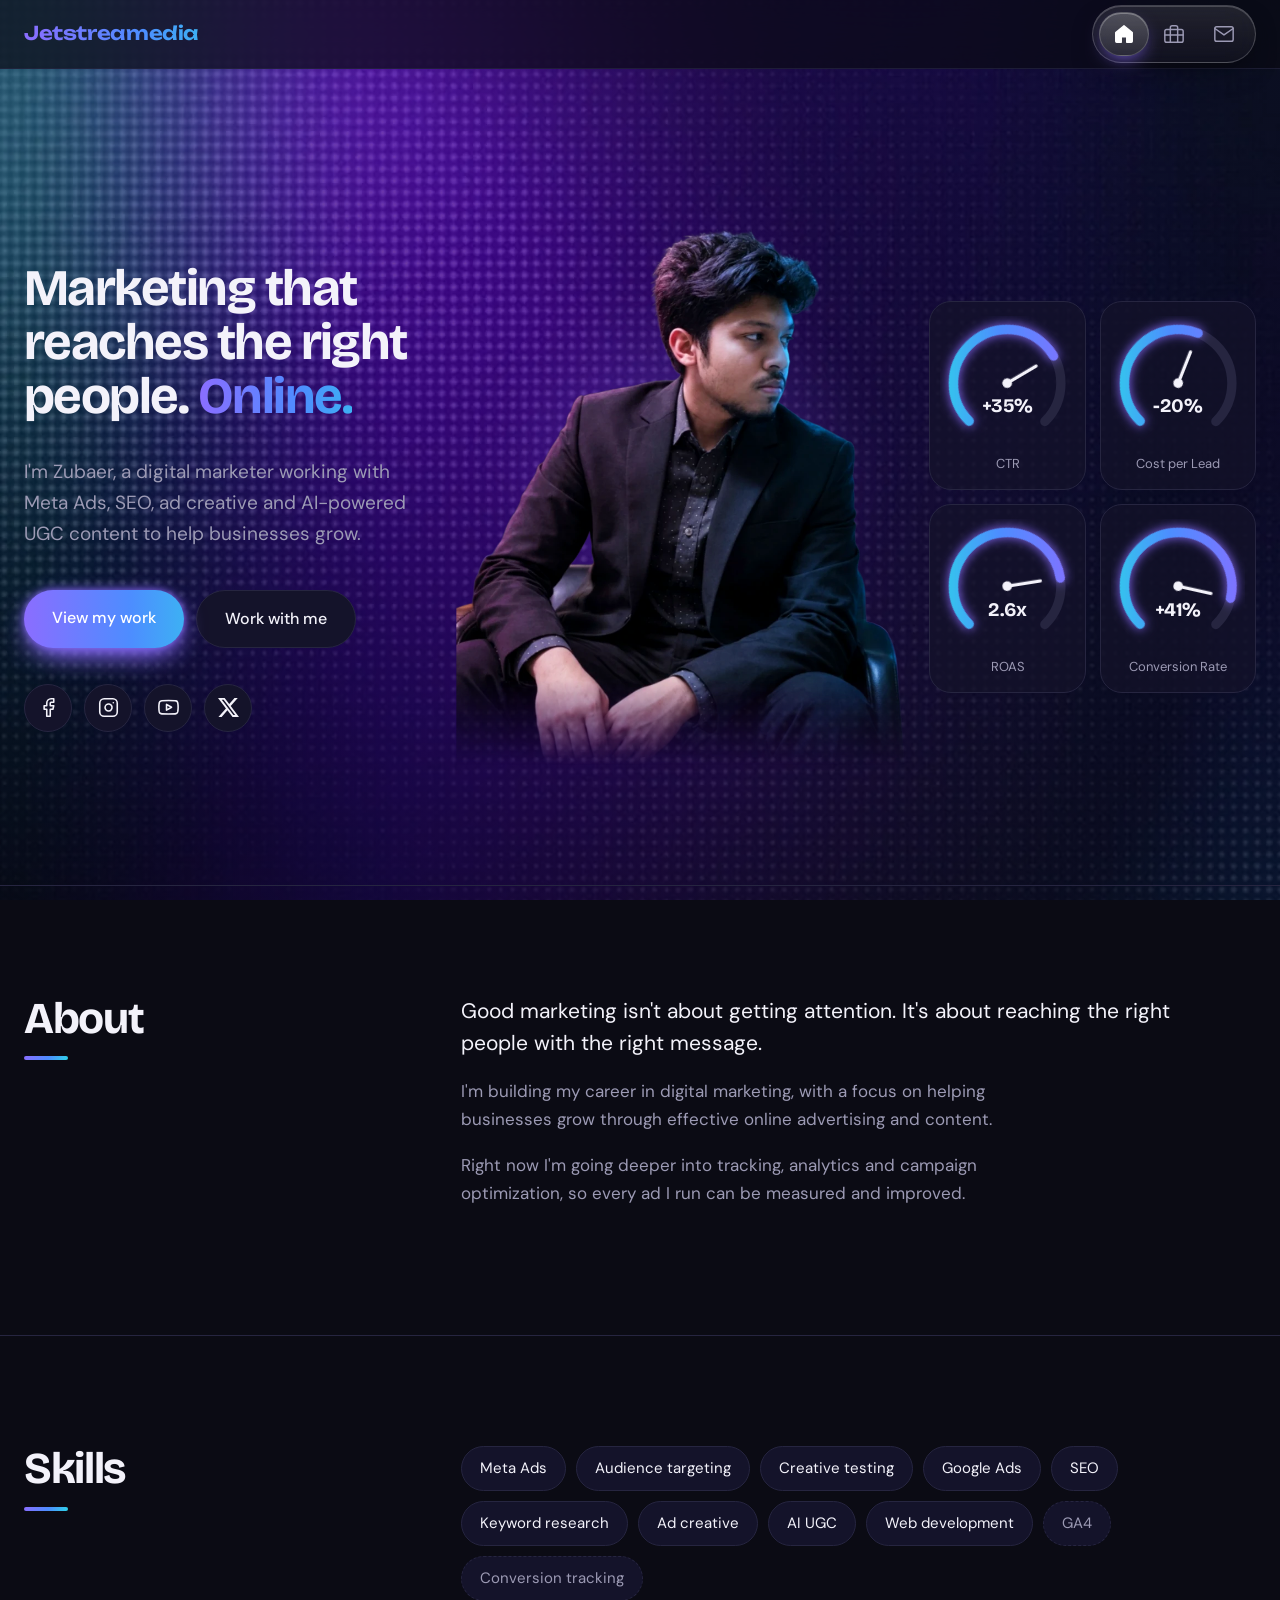
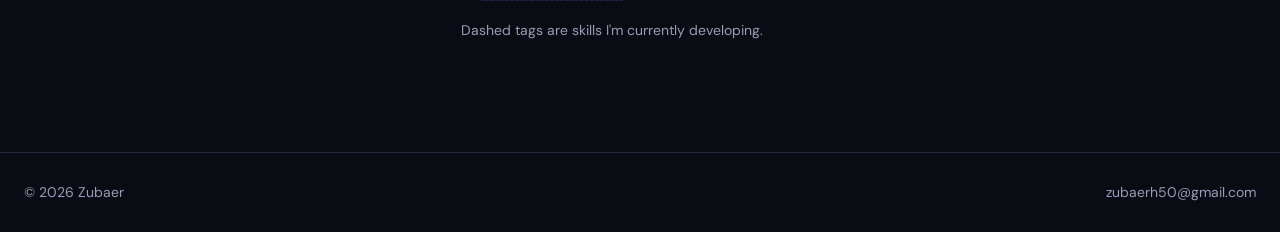
==== index.html @ 865d4381 "Add files via upload" ====
<!DOCTYPE html>
<html lang="en">
<head>
<meta charset="UTF-8">
<meta name="viewport" content="width=device-width, initial-scale=1">
<link rel="preconnect" href="https://fonts.googleapis.com">
<link href="https://fonts.googleapis.com/css2?family=Bricolage+Grotesque:opsz,wght@12..96,500;12..96,700&family=DM+Sans:wght@400;500&family=Unbounded:wght@500;600&display=swap" rel="stylesheet">
<link rel="stylesheet" href="style.css">
<link rel="icon" href="favicon.svg" type="image/svg+xml">
<title>Zubaer | Digital Marketer</title>
<meta name="description" content="Zubaer's portfolio: Meta Ads, SEO, ad creative and AI UGC.">
</head>
<body>
<header>
  <div class="wrap bar">
    <a href="index.html" class="logo">Jetstreamedia</a>
    <div class="pnav" role="navigation" aria-label="Main" style="--idx:0">
      <span class="glider" aria-hidden="true"></span>
      <a href="index.html" aria-current="page" aria-label="Home" title="Home"><svg viewBox="0 0 24 24" aria-hidden="true"><path d="M3 10.5 12 3l9 7.5V20a1 1 0 0 1-1 1h-5v-6h-6v6H4a1 1 0 0 1-1-1z"/></svg></a>
      <a href="work.html" aria-label="Work" title="Work"><svg viewBox="0 0 24 24" aria-hidden="true"><rect x="2" y="7" width="20" height="14" rx="2"/><path d="M16 21V5a2 2 0 0 0-2-2h-4a2 2 0 0 0-2 2v16"/><line class="cut" x1="2" y1="13" x2="22" y2="13"/></svg></a>
      <a href="contact.html" aria-label="Contact" title="Contact"><svg viewBox="0 0 24 24" aria-hidden="true"><rect x="2" y="4" width="20" height="16" rx="2"/><polyline class="cut" points="22,6 12,13 2,6"/></svg></a>
    </div>
  </div>
</header>
<main>
  <div class="wrap hero">
    <div class="hero-text">
      <h1>Marketing that reaches the right people. <em>Online.</em></h1>
      <p>I'm Zubaer, a digital marketer working with Meta Ads, SEO, ad creative and AI-powered UGC content to help businesses grow.</p>
      <div class="cta">
        <a href="work.html" class="btn fill">View my work</a>
        <a href="contact.html" class="btn line">Work with me</a>
      </div>
      <div class="social" aria-label="Social media">
        <a href="https://www.facebook.com/gaming.zubaer" target="_blank" rel="noopener noreferrer" aria-label="Facebook">
          <svg viewBox="0 0 24 24" fill="none" stroke="currentColor" stroke-width="1.8" stroke-linecap="round" stroke-linejoin="round"><path d="M18 2h-3a5 5 0 0 0-5 5v3H7v4h3v8h4v-8h3l1-4h-4V7a1 1 0 0 1 1-1h3z"/></svg>
        </a>
        <a href="https://www.instagram.com/zubu.peroxide?stkn=MTg3bWtwc3hnZ2pyNg==" target="_blank" rel="noopener noreferrer" aria-label="Instagram">
          <svg viewBox="0 0 24 24" fill="none" stroke="currentColor" stroke-width="1.8" stroke-linecap="round" stroke-linejoin="round"><rect x="2" y="2" width="20" height="20" rx="5"/><path d="M16 11.37A4 4 0 1 1 12.63 8 4 4 0 0 1 16 11.37z"/><line x1="17.5" y1="6.5" x2="17.51" y2="6.5"/></svg>
        </a>
        <a href="https://youtube.com/@zubaerhossain8846?si=9eejcBd0BakoivLn" target="_blank" rel="noopener noreferrer" aria-label="YouTube">
          <svg viewBox="0 0 24 24" fill="none" stroke="currentColor" stroke-width="1.8" stroke-linecap="round" stroke-linejoin="round"><path d="M22.54 6.42a2.78 2.78 0 0 0-1.94-2C18.88 4 12 4 12 4s-6.88 0-8.6.46a2.78 2.78 0 0 0-1.94 2A29 29 0 0 0 1 11.75a29 29 0 0 0 .46 5.33A2.78 2.78 0 0 0 3.4 19c1.72.46 8.6.46 8.6.46s6.88 0 8.6-.46a2.78 2.78 0 0 0 1.94-2 29 29 0 0 0 .46-5.25 29 29 0 0 0-.46-5.33z"/><polygon points="9.75 15.02 15.5 11.75 9.75 8.48 9.75 15.02"/></svg>
        </a>
        <a href="https://x.com/Jetstreamedia" target="_blank" rel="noopener noreferrer" aria-label="X">
          <svg viewBox="0 0 24 24" fill="currentColor"><path d="M18.901 1.153h3.68l-8.04 9.19L24 22.846h-7.406l-5.8-7.584-6.638 7.584H.474l8.6-9.83L0 1.154h7.594l5.243 6.932ZM17.61 20.644h2.039L6.486 3.24H4.298Z"/></svg>
        </a>
      </div>
    </div>
    <div class="hero-photo">
      <img src="hero.webp" alt="Portrait of Zubaer" width="815" height="972">
    </div>
    <div class="hero-stats" aria-label="Campaign results">
      <svg width="0" height="0" style="position:absolute" aria-hidden="true"><defs><linearGradient id="gg" x1="0" y1="0" x2="1" y2="1"><stop offset="0" style="stop-color:var(--a)"/><stop offset=".55" style="stop-color:var(--b)"/><stop offset="1" style="stop-color:var(--c)"/></linearGradient></defs></svg>
      <div class="gauge" style="--p:.72">
        <div class="dial">
          <svg viewBox="0 0 100 100" aria-hidden="true">
            <circle class="track" cx="50" cy="50" r="40"/>
            <circle class="fill" cx="50" cy="50" r="40"/>
            <g class="needle"><line x1="50" y1="50" x2="50" y2="25"/><circle cx="50" cy="50" r="3.6"/></g>
          </svg>
          <span class="val" data-count="38" data-prefix="+" data-suffix="%">+38%</span>
        </div>
        <p>CTR</p>
      </div>
      <div class="gauge" style="--p:.58">
        <div class="dial">
          <svg viewBox="0 0 100 100" aria-hidden="true">
            <circle class="track" cx="50" cy="50" r="40"/>
            <circle class="fill" cx="50" cy="50" r="40"/>
            <g class="needle"><line x1="50" y1="50" x2="50" y2="25"/><circle cx="50" cy="50" r="3.6"/></g>
          </svg>
          <span class="val" data-count="22" data-prefix="-" data-suffix="%">-22%</span>
        </div>
        <p>Cost per Lead</p>
      </div>
      <div class="gauge" style="--p:.80">
        <div class="dial">
          <svg viewBox="0 0 100 100" aria-hidden="true">
            <circle class="track" cx="50" cy="50" r="40"/>
            <circle class="fill" cx="50" cy="50" r="40"/>
            <g class="needle"><line x1="50" y1="50" x2="50" y2="25"/><circle cx="50" cy="50" r="3.6"/></g>
          </svg>
          <span class="val" data-count="2.8" data-prefix="" data-suffix="x" data-decimals="1">2.8x</span>
        </div>
        <p>ROAS</p>
      </div>
      <div class="gauge" style="--p:.88">
        <div class="dial">
          <svg viewBox="0 0 100 100" aria-hidden="true">
            <circle class="track" cx="50" cy="50" r="40"/>
            <circle class="fill" cx="50" cy="50" r="40"/>
            <g class="needle"><line x1="50" y1="50" x2="50" y2="25"/><circle cx="50" cy="50" r="3.6"/></g>
          </svg>
          <span class="val" data-count="45" data-prefix="+" data-suffix="%">+45%</span>
        </div>
        <p>Conversion Rate</p>
      </div>
    </div>
  </div>

  <section>
    <div class="wrap grid">
      <h2>About</h2>
      <div class="lead">
        <p>Good marketing isn't about getting attention. It's about reaching the right people with the right message.</p>
        <p>I'm building my career in digital marketing, with a focus on helping businesses grow through effective online advertising and content.</p>
        <p>Right now I'm going deeper into tracking, analytics and campaign optimization, so every ad I run can be measured and improved.</p>
      </div>
    </div>
  </section>

  <section>
    <div class="wrap grid">
      <h2>Skills</h2>
      <div>
        <div class="chips">
          <span>Meta Ads</span><span>Audience targeting</span><span>Creative testing</span>
          <span>Google Ads</span><span>SEO</span><span>Keyword research</span><span>Ad creative</span><span>AI UGC</span><span>Web development</span>
          <span class="learn">GA4</span><span class="learn">Conversion tracking</span>
        </div>
        <p class="note">Dashed tags are skills I'm currently developing.</p>
      </div>
    </div>
  </section>
</main>
<footer>
  <div class="wrap">
    <span>© 2026 Zubaer</span>
    <a href="contact.html">zubaerh50@gmail.com</a>
  </div>
</footer>
<script src="script.js" defer></script>
</body>
</html>
---- style.css ----
:root{
  --bg:#F7F6FB;--ink:#14122B;--mute:#6A6884;--line:#E3E0F0;--surface:#FFFFFF;
  --a:#6D4AFF;--b:#2F7BFF;--c:#18C8E0;
  --g:linear-gradient(120deg,var(--a),var(--b) 55%,var(--c));
  --glow1:rgba(109,74,255,.22);--glow2:rgba(24,200,224,.18);
}
@media (prefers-color-scheme:dark){:root{
  --bg:#0B0B14;--ink:#F3F2FA;--mute:#9C9AB4;--line:#262540;--surface:#14132A;
  --a:#8B6DFF;--b:#4D8DFF;--c:#2DD4E8;--glow1:rgba(139,109,255,.28);--glow2:rgba(45,212,232,.16)}}
*{margin:0;padding:0;box-sizing:border-box}
html{scroll-behavior:smooth}
body{background:var(--bg);color:var(--ink);font-family:'DM Sans',system-ui,sans-serif;font-size:17px;line-height:1.65;-webkit-font-smoothing:antialiased}
body::before{content:"";position:fixed;inset:0;z-index:-1;pointer-events:none;
  background:radial-gradient(600px 500px at 88% 4%,var(--glow1),transparent 70%),
             radial-gradient(520px 480px at 4% 46%,var(--glow2),transparent 70%),
             radial-gradient(500px 400px at 80% 96%,var(--glow1),transparent 70%)}
h1,h2,h3,.logo{font-family:'Bricolage Grotesque','DM Sans',sans-serif;font-weight:700;letter-spacing:-0.03em;line-height:1.05}
a{color:inherit;text-decoration:none}
a:focus-visible{outline:2px solid var(--b);outline-offset:4px;border-radius:6px}
.wrap{width:min(1320px,100% - 48px);margin-inline:auto}

header{position:sticky;top:0;z-index:10;background:color-mix(in srgb,var(--bg) 70%,transparent);backdrop-filter:blur(18px);border-bottom:1px solid color-mix(in srgb,var(--line) 70%,transparent)}
.bar{height:68px;display:flex;align-items:center;justify-content:space-between}
.logo{font-size:22px;background:var(--g);-webkit-background-clip:text;background-clip:text;color:transparent}
nav{display:flex;gap:6px;font-size:15px;color:var(--mute)}
nav a{padding:8px 16px;border-radius:999px;transition:color .2s,background .2s}
nav a:hover{color:var(--ink)}
nav a[aria-current="page"]{color:#fff;background:var(--g)}

.hero{padding:clamp(72px,14vw,160px) 0 clamp(72px,10vw,120px)}
.hero h1{font-size:clamp(44px,9.5vw,120px);max-width:11em}
.hero h1 em,.page-head h1{font-style:normal;background:var(--g);-webkit-background-clip:text;background-clip:text;color:transparent}
.hero p{max-width:34em;margin-top:32px;color:var(--mute);font-size:19px}
.cta{display:flex;gap:12px;flex-wrap:wrap;margin-top:40px}
.btn{display:inline-block;padding:15px 28px;border-radius:999px;font-weight:500;font-size:16px;border:1px solid var(--line);background:var(--surface);transition:transform .2s,box-shadow .2s}
.btn.fill{background:var(--g);color:#fff;border:0;box-shadow:0 10px 30px -10px var(--a)}
.btn:hover{transform:translateY(-2px)}
.btn.fill:hover{box-shadow:0 14px 36px -8px var(--b)}
.btn.line:hover{border-color:var(--b)}

.page-head{padding:clamp(64px,10vw,120px) 0 clamp(48px,6vw,72px)}
.page-head h1{font-size:clamp(40px,8vw,88px);max-width:11em}
.page-head p{max-width:34em;margin-top:24px;color:var(--mute);font-size:19px}

section{padding:clamp(64px,9vw,110px) 0;border-top:1px solid var(--line)}
.grid{display:grid;grid-template-columns:1fr 2fr;gap:40px}
h2{font-size:clamp(30px,4vw,44px)}
h2::after{content:"";display:block;width:44px;height:4px;border-radius:4px;background:var(--g);margin-top:14px}
.lead p{color:var(--mute);margin-bottom:18px;max-width:36em}
.lead p:first-child{color:var(--ink);font-size:21px;line-height:1.5}

.chips{display:flex;flex-wrap:wrap;gap:10px}
.chips span{padding:9px 18px;border:1px solid var(--line);border-radius:999px;background:var(--surface);font-size:15px;transition:transform .2s,border-color .2s}
.chips span:hover{transform:translateY(-2px);border-color:var(--b)}
.chips span.learn{border-style:dashed;color:var(--mute)}
.note{margin-top:18px;color:var(--mute);font-size:14px}

.rows{display:grid;gap:14px}
.row{display:grid;grid-template-columns:1fr 1.4fr;gap:24px;padding:30px;border:1px solid var(--line);border-radius:22px;background:var(--surface);transition:transform .25s,box-shadow .25s,border-color .25s}
.row h3{font-size:clamp(24px,3vw,32px)}
.row p{color:var(--mute);max-width:32em}
.row:hover{transform:translateY(-3px);border-color:transparent;box-shadow:0 0 0 1.5px var(--b),0 18px 40px -22px var(--a)}
.row:hover h3{background:var(--g);-webkit-background-clip:text;background-clip:text;color:transparent}

.svc{display:grid;grid-template-columns:1fr 1fr;gap:18px}
.svc>div{position:relative;overflow:hidden;padding:30px;border:1px solid var(--line);border-radius:22px;background:var(--surface)}
.svc>div::before{content:"";position:absolute;inset:0 0 auto 0;height:4px;background:var(--g)}
.svc h3{font-size:22px;margin-bottom:8px}
.svc p{color:var(--mute)}

.mail{display:inline-block;font-family:'Bricolage Grotesque',sans-serif;font-weight:700;font-size:clamp(22px,5vw,48px);letter-spacing:-0.02em;padding-bottom:6px;background:var(--g);-webkit-background-clip:text;background-clip:text;color:transparent;border-bottom:3px solid var(--b);word-break:break-all}
.list{list-style:none;color:var(--mute);display:grid;gap:12px}
.list li{padding:18px 22px;border:1px solid var(--line);border-radius:16px;background:var(--surface)}
.list strong{color:var(--ink);font-weight:500}

footer{border-top:1px solid var(--line);padding:28px 0;color:var(--mute);font-size:14px}
footer .wrap{display:flex;justify-content:space-between;gap:16px;flex-wrap:wrap}
footer a:hover{color:var(--b)}

@media (max-width:768px){
  nav a{padding:7px 12px;font-size:14px}
  .grid,.row,.svc{grid-template-columns:1fr}
  .row{gap:8px;padding:24px}
}
@media (prefers-reduced-motion:reduce){*{transition:none!important;scroll-behavior:auto!important}}

/* Hero with photo + social icons */
.hero{display:grid;grid-template-columns:1.2fr .8fr;gap:56px;align-items:center}
.hero h1{font-size:clamp(40px,6.2vw,84px)}
.hero-photo{padding:3px;border-radius:32px;background:var(--g);box-shadow:0 30px 70px -30px var(--a)}
.hero-photo img{display:block;width:100%;height:auto;aspect-ratio:4/5;object-fit:cover;border-radius:29px}
.social{display:flex;gap:12px;margin-top:36px}
.social a{width:48px;height:48px;display:grid;place-items:center;border-radius:50%;border:1px solid var(--line);background:var(--surface);color:var(--ink);transition:transform .2s,background .2s,color .2s,box-shadow .2s}
.social svg{width:21px;height:21px}
.social a:hover{background:var(--g);color:#fff;border-color:transparent;transform:translateY(-3px);box-shadow:0 12px 26px -10px var(--a)}
@media (max-width:820px){
  .hero{grid-template-columns:1fr;gap:44px}
  .hero-photo{max-width:420px}
}

/* Hero cutout */
.hero-photo{padding:0;background:var(--g);overflow:hidden;display:flex;align-items:flex-end;aspect-ratio:4/5;position:relative}
.hero-photo::before{content:"";position:absolute;inset:0;background:radial-gradient(70% 55% at 50% 30%,rgba(255,255,255,.35),transparent 70%)}
.hero-photo img{position:relative;width:100%;height:auto;aspect-ratio:auto;object-fit:contain;border-radius:0}

/* Featured work gallery */
.gallery{display:grid;grid-template-columns:1fr 1fr;gap:18px}
.shot{margin:0;border-radius:22px;overflow:hidden;background:#06070f;border:1px solid var(--line);transition:transform .25s,box-shadow .25s}
.shot.wide{grid-column:1/-1}
.shot img{display:block;width:100%;height:auto;aspect-ratio:16/9;object-fit:cover}
.shot:hover{transform:translateY(-4px);box-shadow:0 0 0 1.5px var(--b),0 24px 50px -24px var(--a)}
@media (max-width:640px){.gallery{grid-template-columns:1fr}}

.svc>div:last-child:nth-child(odd){grid-column:1/-1}

/* Hero photo: no panel, bigger cutout */
.hero{grid-template-columns:1fr 1.05fr;gap:16px}
.hero-photo{padding:0;background:none;box-shadow:none;border-radius:0;overflow:visible;aspect-ratio:auto;display:block;max-width:none}
.hero-photo::before{inset:6% -4% 0 -4%;background:radial-gradient(55% 50% at 50% 42%,var(--glow1),transparent 72%);filter:blur(24px)}
.hero-photo img{display:block;width:100%;height:auto;-webkit-mask-image:linear-gradient(to bottom,#000 84%,transparent);mask-image:linear-gradient(to bottom,#000 84%,transparent)}
@media (max-width:820px){
  .hero{grid-template-columns:1fr;gap:36px}
  .hero-photo{max-width:480px;margin-inline:auto}
}

/* ===== Animations ===== */
:root{--gm:linear-gradient(90deg,var(--a),var(--b),var(--c),var(--a))}
@keyframes up{from{opacity:0;translate:0 26px}to{opacity:1;translate:0 0}}
@keyframes flow{to{background-position:200% 0}}
@keyframes float{50%{transform:translateY(-14px)}}
@keyframes pulse{50%{opacity:.5;transform:scale(1.07)}}

/* 1. Page load */
.hero-text>*,.page-head>*{animation:up .8s cubic-bezier(.2,.7,.2,1) both}
.hero-text>:nth-child(2),.page-head>:nth-child(2){animation-delay:.1s}
.hero-text>:nth-child(3){animation-delay:.2s}
.hero-text>:nth-child(4){animation-delay:.3s}
.hero-photo{animation:up 1s .25s cubic-bezier(.2,.7,.2,1) both}

/* 2. Scroll reveal (class added by script.js) */
.reveal{opacity:0;translate:0 28px;transition:opacity .7s ease var(--d,0ms),translate .7s ease var(--d,0ms)}
.reveal.in{opacity:1;translate:0 0}
.shot.reveal,.row.reveal,.chips span.reveal{transition:opacity .7s ease var(--d,0ms),translate .7s ease var(--d,0ms),transform .25s,box-shadow .25s,border-color .25s}

/* 3. Floating photo and pulsing glow */
.hero-photo img{animation:float 6s ease-in-out infinite}
.hero-photo::before{animation:pulse 5s ease-in-out infinite}

/* 4. Moving gradients */
.logo,.hero h1 em,.mail,.btn.fill,nav a[aria-current="page"]{background-image:var(--gm);background-size:200% 100%;animation:flow 6s linear infinite}
.page-head h1{background-image:var(--gm);background-size:200% 100%;animation:up .8s cubic-bezier(.2,.7,.2,1) both,flow 6s linear infinite}

@media (prefers-reduced-motion:reduce){
  *,*::before,*::after{animation:none!important}
  .reveal{opacity:1;translate:none}
}

/* ===== Hero: text left, photo middle, gauges right ===== */
.hero{grid-template-columns:minmax(0,1fr) minmax(0,1.1fr) minmax(0,.8fr);gap:24px;align-items:center}
.hero h1{font-size:clamp(32px,4vw,56px)}
.hero-stats{display:grid;grid-template-columns:1fr 1fr;gap:14px;animation:up .9s .45s cubic-bezier(.2,.7,.2,1) both}
.gauge{padding:14px 10px 16px;text-align:center;border:1px solid var(--line);border-radius:22px;background:color-mix(in srgb,var(--surface) 70%,transparent);backdrop-filter:blur(10px);transition:transform .25s,box-shadow .25s}
.gauge:hover{transform:translateY(-4px);box-shadow:0 16px 36px -20px var(--a)}
.dial{position:relative;width:min(100%,150px);margin-inline:auto}
.dial svg{display:block;width:100%;height:auto}
.dial circle{transform:rotate(135deg);transform-origin:50px 50px}
.track,.fill{fill:none;stroke-width:7;stroke-linecap:round}
.track{stroke:var(--line);stroke-dasharray:188.5 251.3}
.fill{stroke:url(#gg);stroke-dasharray:calc(var(--p) * 188.5) 251.3;filter:drop-shadow(0 0 4px var(--a));animation:gfill 1.6s .5s cubic-bezier(.2,.7,.2,1) both}
.needle{transform-origin:50px 50px;transform:rotate(calc(-135deg + var(--p) * 270deg));animation:gneedle 1.6s .5s cubic-bezier(.2,.7,.2,1) both}
.needle line{stroke:var(--ink);stroke-width:2.4;stroke-linecap:round}
.needle circle{fill:var(--ink);transform:none}
.val{position:absolute;left:0;right:0;top:60%;font-family:'Bricolage Grotesque',sans-serif;font-weight:700;font-size:clamp(17px,1.5vw,22px);letter-spacing:-0.02em;line-height:1}
.gauge p{margin-top:6px;font-size:13px;color:var(--mute);line-height:1.3}
@keyframes gfill{from{stroke-dasharray:0 251.3}}
@keyframes gneedle{from{transform:rotate(-135deg)}}

@media (max-width:1100px){
  .hero{grid-template-columns:1fr 1fr;gap:32px}
  .hero-stats{grid-column:1/-1;grid-template-columns:repeat(4,1fr)}
}
@media (max-width:820px){
  .hero{grid-template-columns:1fr;gap:36px}
  .hero-photo{max-width:480px;margin-inline:auto}
  .hero-stats{grid-template-columns:1fr 1fr}
}

/* Always use the dark theme, whatever the visitor's device setting */
:root{color-scheme:dark;--bg:#0B0B14;--ink:#F3F2FA;--mute:#9C9AB4;--line:#262540;--surface:#14132A;--a:#8B6DFF;--b:#4D8DFF;--c:#2DD4E8;--glow1:rgba(139,109,255,.28);--glow2:rgba(45,212,232,.16)}


/* ===== Link wheel (contact page) ===== */
.wheel-wrap{display:grid;place-items:center;padding:56px 0}
.wheel{--w:min(340px,72vw);position:relative;width:var(--w);aspect-ratio:1;border-radius:50%;border:1.5px dashed color-mix(in srgb,var(--b) 55%,transparent);box-shadow:0 0 60px -20px var(--a),inset 0 0 60px -30px var(--a)}
.wheel::before{content:"";position:absolute;inset:16%;border-radius:50%;border:1px solid var(--line)}
.hub{position:absolute;inset:30%;display:grid;place-items:center;border-radius:50%;text-align:center;font-family:'Bricolage Grotesque',sans-serif;font-weight:700;font-size:clamp(16px,2.4vw,20px);line-height:1.15;letter-spacing:-0.02em;background:var(--g);color:#fff;box-shadow:0 12px 40px -12px var(--a);animation:hubpulse 4s ease-in-out infinite}
.orbit{position:absolute;inset:0;animation:spin 30s linear infinite}
.wheel:hover .orbit,.wheel:hover .node-in{animation-play-state:paused}
.node{position:absolute;left:50%;top:50%;width:0;height:0;transform:rotate(var(--r)) translateY(calc(var(--w) / -2))}
.node-in{position:absolute;left:-30px;top:-30px;width:60px;height:60px;transform:rotate(calc(var(--r) * -1));animation:unspin 30s linear infinite}
.node-in a{display:grid;place-items:center;width:60px;height:60px;border-radius:50%;border:1px solid var(--line);background:var(--surface);color:var(--ink);transition:background .2s,color .2s,box-shadow .2s,scale .2s}
.node-in a:hover{background:var(--g);color:#fff;border-color:transparent;scale:1.12;box-shadow:0 12px 28px -10px var(--a)}
.node-in svg{width:24px;height:24px}
.lbl{position:absolute;top:calc(100% + 6px);left:50%;translate:-50% 0;font-size:12px;color:var(--mute);white-space:nowrap}
@keyframes spin{to{transform:rotate(360deg)}}
@keyframes unspin{to{transform:rotate(calc(var(--r) * -1 - 360deg))}}
@keyframes hubpulse{50%{transform:scale(1.05)}}

/* Site background image */
body::before{background:linear-gradient(180deg,rgba(11,11,20,.3),rgba(11,11,20,.58)),url(background.webp) center 30%/cover no-repeat}

/* ===== Contact form ===== */
.cform{display:grid;grid-template-columns:1fr 1fr;gap:18px}
.cform label{display:grid;gap:8px;font-size:14px;color:var(--mute)}
.cform .full{grid-column:1/-1}
.cform input,.cform select,.cform textarea{width:100%;padding:14px 16px;font:inherit;font-size:16px;color:var(--ink);background:var(--surface);border:1px solid var(--line);border-radius:14px;transition:border-color .2s,box-shadow .2s}
.cform textarea{resize:vertical;min-height:140px}
.cform input::placeholder,.cform textarea::placeholder{color:color-mix(in srgb,var(--mute) 70%,transparent)}
.cform input:focus,.cform select:focus,.cform textarea:focus{outline:none;border-color:var(--b);box-shadow:0 0 0 4px color-mix(in srgb,var(--b) 22%,transparent)}
.form-foot{display:flex;align-items:center;gap:18px;flex-wrap:wrap}
.cform button{cursor:pointer;font:inherit;font-weight:500;font-size:16px;color:#fff}
.cform button:disabled{opacity:.6;cursor:wait}
.form-status{font-size:15px;color:var(--mute)}
.form-status.ok{color:#5EE6A8}
.form-status.err{color:#FF8A9B}
@media (max-width:768px){.cform{grid-template-columns:1fr}}

/* ===== Logo text + glass pill navigation ===== */
.logo{display:inline-block;font-family:'Unbounded','Bricolage Grotesque',sans-serif;font-weight:600;font-size:clamp(15px,4.2vw,19px);letter-spacing:-0.02em;padding:4px 0}
.pnav{--w:50px;--h:44px;--p:6px;position:relative;display:flex;padding:var(--p);border-radius:999px;background:linear-gradient(180deg,rgba(255,255,255,.1),rgba(255,255,255,.03));border:1px solid rgba(255,255,255,.2);backdrop-filter:blur(18px) saturate(140%);-webkit-backdrop-filter:blur(18px) saturate(140%);box-shadow:inset 0 1px 0 rgba(255,255,255,.18),0 12px 32px -14px rgba(0,0,0,.7)}
.pnav a{position:relative;z-index:1;width:var(--w);height:var(--h);display:grid;place-items:center;border-radius:999px;color:var(--mute);transition:color .25s}
.pnav a:hover{color:var(--ink)}
.pnav a[aria-current="page"]{color:#fff}
.pnav svg{width:22px;height:22px;fill:none;stroke:currentColor;stroke-width:1.6;stroke-linecap:round;stroke-linejoin:round;transition:fill .3s}
.pnav a[aria-current="page"] svg{fill:currentColor}
.pnav a[aria-current="page"] svg .cut{stroke:#14132a}
.glider{position:absolute;top:var(--p);left:var(--p);width:var(--w);height:var(--h);border-radius:999px;background:linear-gradient(180deg,rgba(255,255,255,.22),rgba(255,255,255,.1));border:1px solid rgba(255,255,255,.18);box-shadow:inset 0 1px 0 rgba(255,255,255,.28),0 8px 20px -8px var(--a);transform:translateX(calc(var(--idx,0) * var(--w)));transition:transform .55s cubic-bezier(.34,1.4,.5,1)}
.pnav.no-anim .glider{transition:none}
@media (max-width:420px){.pnav{--w:44px;--h:40px;--p:5px}.pnav svg{width:20px;height:20px}}
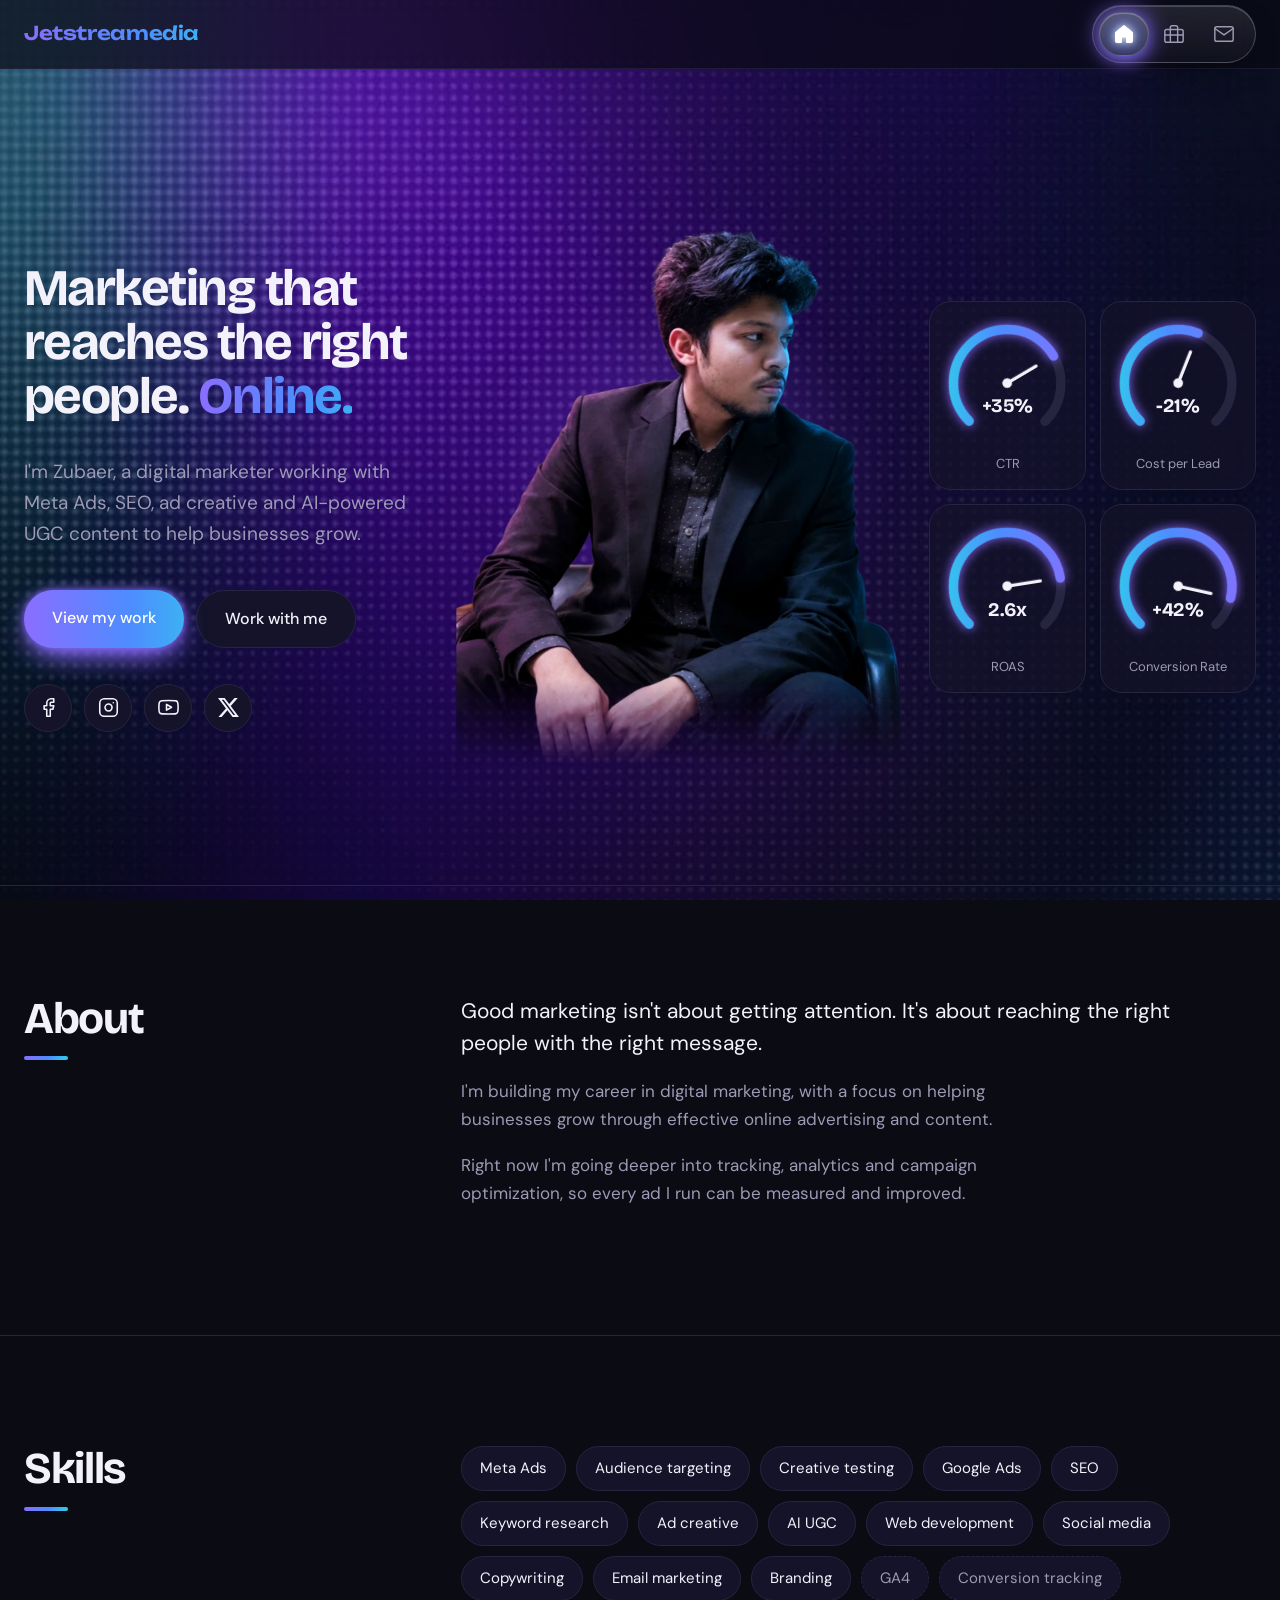
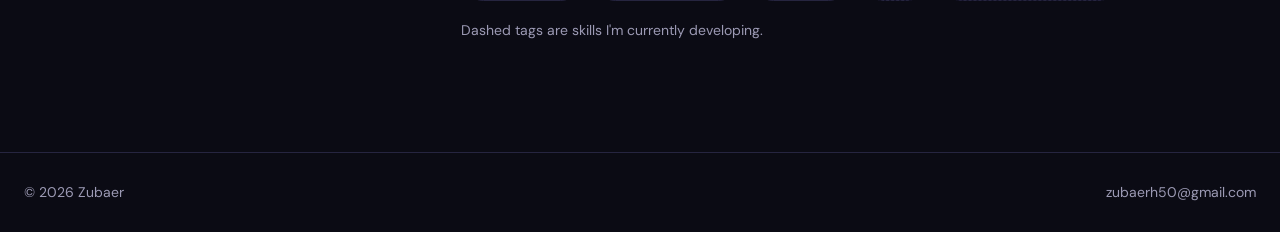
==== commit 093caf87: "Add files via upload" ====
--- a/index.html
+++ b/index.html
@@ -115,7 +115,7 @@
       <div>
         <div class="chips">
           <span>Meta Ads</span><span>Audience targeting</span><span>Creative testing</span>
-          <span>Google Ads</span><span>SEO</span><span>Keyword research</span><span>Ad creative</span><span>AI UGC</span><span>Web development</span>
+          <span>Google Ads</span><span>SEO</span><span>Keyword research</span><span>Ad creative</span><span>AI UGC</span><span>Web development</span><span>Social media</span><span>Copywriting</span><span>Email marketing</span><span>Branding</span>
           <span class="learn">GA4</span><span class="learn">Conversion tracking</span>
         </div>
         <p class="note">Dashed tags are skills I'm currently developing.</p>
--- a/style.css
+++ b/style.css
@@ -237,3 +237,8 @@
 .glider{position:absolute;top:var(--p);left:var(--p);width:var(--w);height:var(--h);border-radius:999px;background:linear-gradient(180deg,rgba(255,255,255,.22),rgba(255,255,255,.1));border:1px solid rgba(255,255,255,.18);box-shadow:inset 0 1px 0 rgba(255,255,255,.28),0 8px 20px -8px var(--a);transform:translateX(calc(var(--idx,0) * var(--w)));transition:transform .55s cubic-bezier(.34,1.4,.5,1)}
 .pnav.no-anim .glider{transition:none}
 @media (max-width:420px){.pnav{--w:44px;--h:40px;--p:5px}.pnav svg{width:20px;height:20px}}
+
+/* Glow on the selected icon in the pill nav */
+.pnav a[aria-current="page"] svg{filter:drop-shadow(0 0 4px rgba(255,255,255,.9)) drop-shadow(0 0 10px var(--b)) drop-shadow(0 0 18px var(--a));animation:iconglow 2.8s ease-in-out infinite}
+.glider{box-shadow:inset 0 1px 0 rgba(255,255,255,.28),0 0 22px -2px var(--a),0 8px 20px -8px var(--a)}
+@keyframes iconglow{50%{filter:drop-shadow(0 0 3px rgba(255,255,255,.7)) drop-shadow(0 0 7px var(--b)) drop-shadow(0 0 12px var(--a))}}
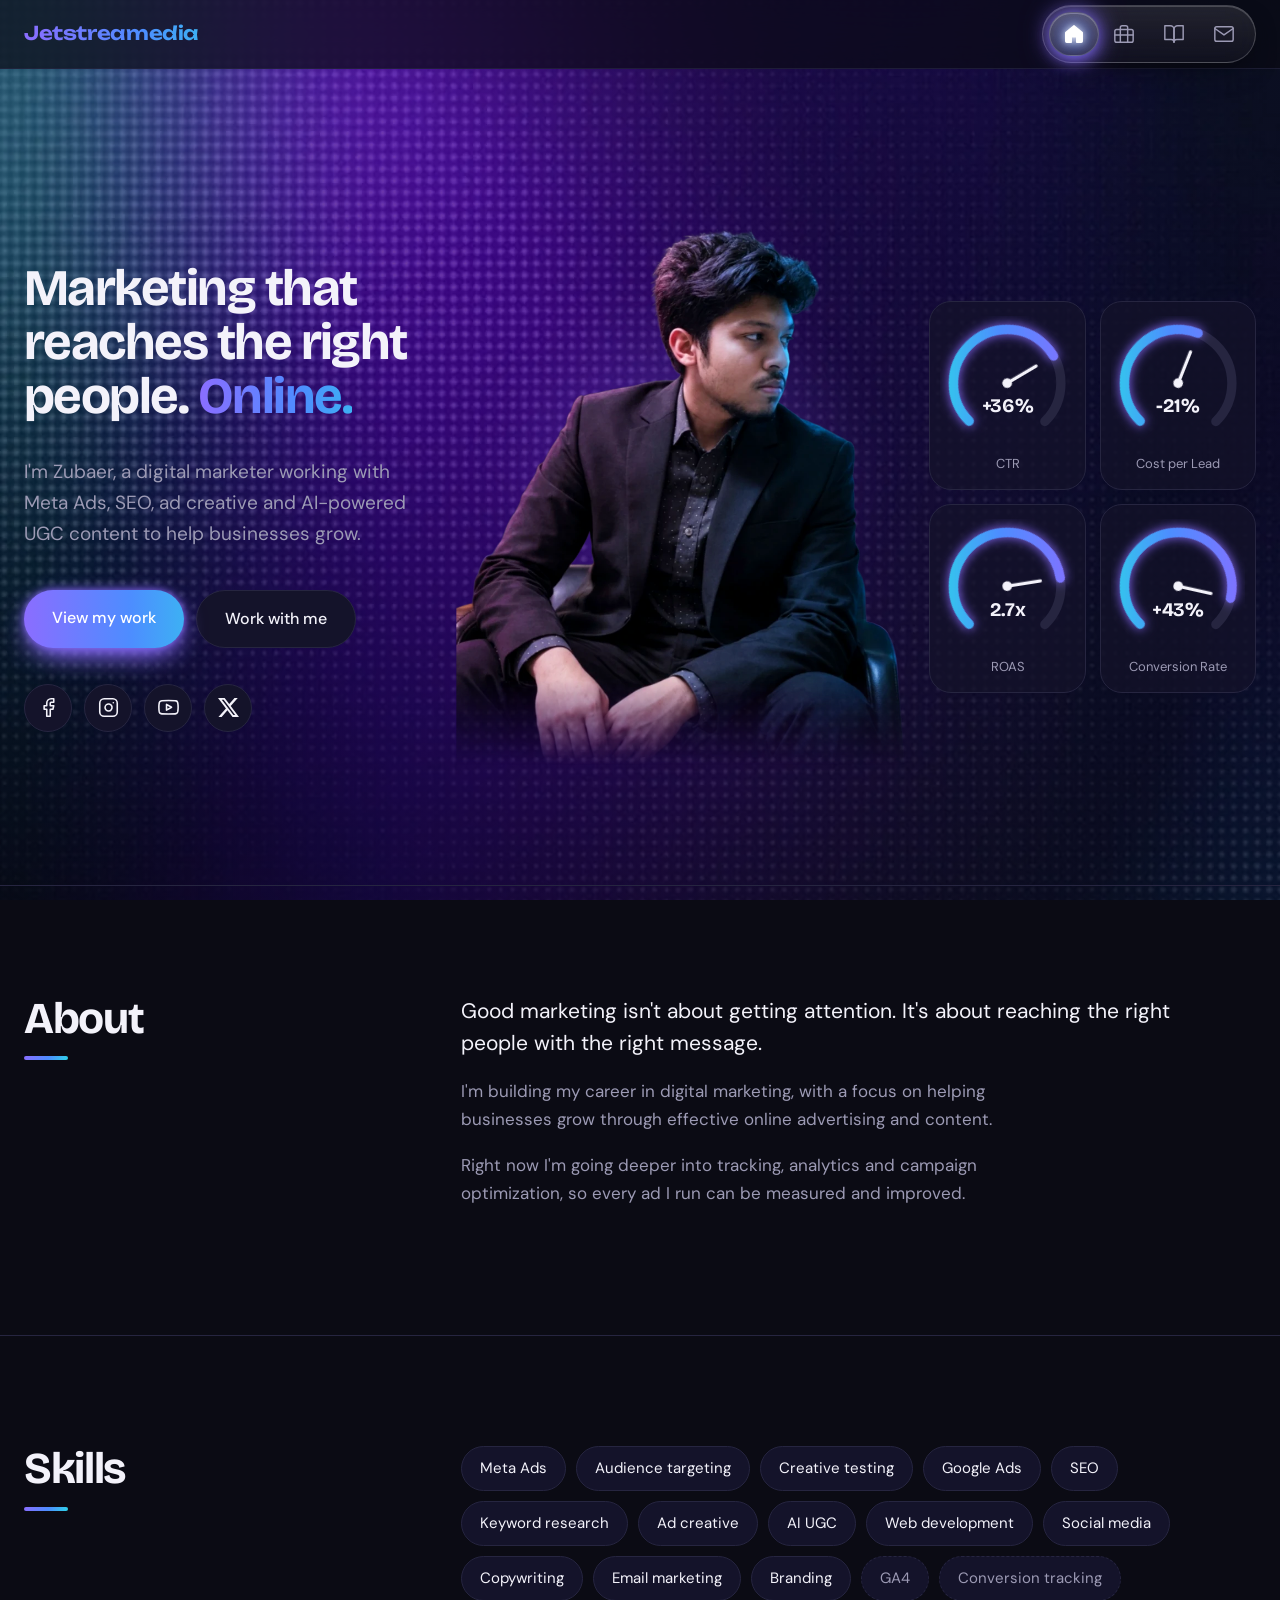
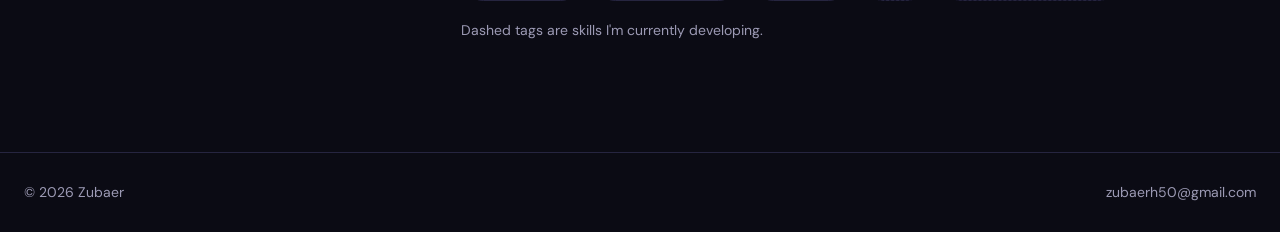
==== commit 5e41c75f: "Add files via upload" ====
--- a/index.html
+++ b/index.html
@@ -18,6 +18,7 @@
       <span class="glider" aria-hidden="true"></span>
       <a href="index.html" aria-current="page" aria-label="Home" title="Home"><svg viewBox="0 0 24 24" aria-hidden="true"><path d="M3 10.5 12 3l9 7.5V20a1 1 0 0 1-1 1h-5v-6h-6v6H4a1 1 0 0 1-1-1z"/></svg></a>
       <a href="work.html" aria-label="Work" title="Work"><svg viewBox="0 0 24 24" aria-hidden="true"><rect x="2" y="7" width="20" height="14" rx="2"/><path d="M16 21V5a2 2 0 0 0-2-2h-4a2 2 0 0 0-2 2v16"/><line class="cut" x1="2" y1="13" x2="22" y2="13"/></svg></a>
+      <a href="blog.html" aria-label="Blog" title="Blog"><svg viewBox="0 0 24 24" aria-hidden="true"><path d="M2 3h6a4 4 0 0 1 4 4v14a3 3 0 0 0-3-3H2z"/><path d="M22 3h-6a4 4 0 0 0-4 4v14a3 3 0 0 1 3-3h7z"/></svg></a>
       <a href="contact.html" aria-label="Contact" title="Contact"><svg viewBox="0 0 24 24" aria-hidden="true"><rect x="2" y="4" width="20" height="16" rx="2"/><polyline class="cut" points="22,6 12,13 2,6"/></svg></a>
     </div>
   </div>
--- a/style.css
+++ b/style.css
@@ -82,7 +82,7 @@
   .grid,.row,.svc{grid-template-columns:1fr}
   .row{gap:8px;padding:24px}
 }
-@media (prefers-reduced-motion:reduce){*{transition:none!important;scroll-behavior:auto!important}}
+
 
 /* Hero with photo + social icons */
 .hero{display:grid;grid-template-columns:1.2fr .8fr;gap:56px;align-items:center}
@@ -150,10 +150,7 @@
 .logo,.hero h1 em,.mail,.btn.fill,nav a[aria-current="page"]{background-image:var(--gm);background-size:200% 100%;animation:flow 6s linear infinite}
 .page-head h1{background-image:var(--gm);background-size:200% 100%;animation:up .8s cubic-bezier(.2,.7,.2,1) both,flow 6s linear infinite}
 
-@media (prefers-reduced-motion:reduce){
-  *,*::before,*::after{animation:none!important}
-  .reveal{opacity:1;translate:none}
-}
+
 
 /* ===== Hero: text left, photo middle, gauges right ===== */
 .hero{grid-template-columns:minmax(0,1fr) minmax(0,1.1fr) minmax(0,.8fr);gap:24px;align-items:center}
@@ -242,3 +239,42 @@
 .pnav a[aria-current="page"] svg{filter:drop-shadow(0 0 4px rgba(255,255,255,.9)) drop-shadow(0 0 10px var(--b)) drop-shadow(0 0 18px var(--a));animation:iconglow 2.8s ease-in-out infinite}
 .glider{box-shadow:inset 0 1px 0 rgba(255,255,255,.28),0 0 22px -2px var(--a),0 8px 20px -8px var(--a)}
 @keyframes iconglow{50%{filter:drop-shadow(0 0 3px rgba(255,255,255,.7)) drop-shadow(0 0 7px var(--b)) drop-shadow(0 0 12px var(--a))}}
+
+/* Reduced-motion devices: keep gentle fades, gauges and number count-up; remove floating, pulsing and looping movement */
+@keyframes fadein{from{opacity:0}to{opacity:1}}
+@media (prefers-reduced-motion:reduce){
+  html{scroll-behavior:auto}
+  .hero-text>*,.hero-photo,.hero-stats,.page-head>*{animation-name:fadein}
+  .page-head h1{animation:fadein .8s ease both}
+  .hero-photo img,.hero-photo::before,.hub,.pnav a[aria-current="page"] svg,.logo,.hero h1 em,.mail,.btn.fill,.orbit,.node-in{animation:none}
+  .reveal{translate:none}
+  .glider{transition-timing-function:ease}
+}
+
+/* ===== Blog ===== */
+.blog-grid{display:grid;grid-template-columns:repeat(3,1fr);gap:20px}
+.post-card{display:flex;flex-direction:column;overflow:hidden;border:1px solid var(--line);border-radius:22px;background:var(--surface);transition:transform .25s,box-shadow .25s,border-color .25s}
+.post-card:hover{transform:translateY(-4px);border-color:transparent;box-shadow:0 0 0 1.5px var(--b),0 20px 44px -22px var(--a)}
+.post-card img{display:block;width:100%;aspect-ratio:16/9;object-fit:cover}
+.post-body{display:flex;flex-direction:column;gap:10px;padding:22px 22px 24px;flex:1}
+.post-card h3{font-size:22px;line-height:1.2}
+.post-card p{color:var(--mute);font-size:15px}
+.tag{align-self:flex-start;padding:5px 14px;border:1px solid color-mix(in srgb,var(--b) 55%,transparent);border-radius:999px;font-size:12px;letter-spacing:.08em;text-transform:uppercase;color:var(--b)}
+.post-meta{display:flex;gap:14px;margin-top:auto;padding-top:6px;font-size:13px;color:var(--mute)}
+.crumb{display:inline-block;margin-bottom:22px;font-size:15px;color:var(--mute)}
+.crumb:hover{color:var(--ink)}
+.page-head .tag{display:block;width:max-content;margin-bottom:16px}
+.cover{display:block;width:100%;max-width:960px;margin:0 auto;aspect-ratio:16/9;object-fit:cover;border:1px solid var(--line);border-radius:24px}
+.article{max-width:760px;padding:clamp(40px,6vw,72px) 0}
+.article p,.article li{margin-bottom:1.1em;font-size:18px;line-height:1.75;color:color-mix(in srgb,var(--ink) 82%,transparent)}
+.article h2{margin:1.8em 0 .6em;font-size:clamp(24px,3.2vw,32px)}
+.article h2::after{display:none}
+.article ul{padding-left:1.2em}
+.article strong{color:var(--ink)}
+.cta-box{max-width:760px;padding:40px;text-align:center;border:1px solid var(--line);border-radius:26px;background:var(--surface)}
+.cta-box h2::after{margin-inline:auto}
+.cta-box p{margin:14px 0 26px;color:var(--mute)}
+@media (max-width:1000px){.blog-grid{grid-template-columns:repeat(2,1fr)}}
+@media (max-width:640px){.blog-grid{grid-template-columns:1fr}.cta-box{padding:30px 22px}}
+@media (max-width:420px){.pnav{--w:41px;--h:40px;--p:5px}}
+@media (max-width:380px){.logo{font-size:14px}}
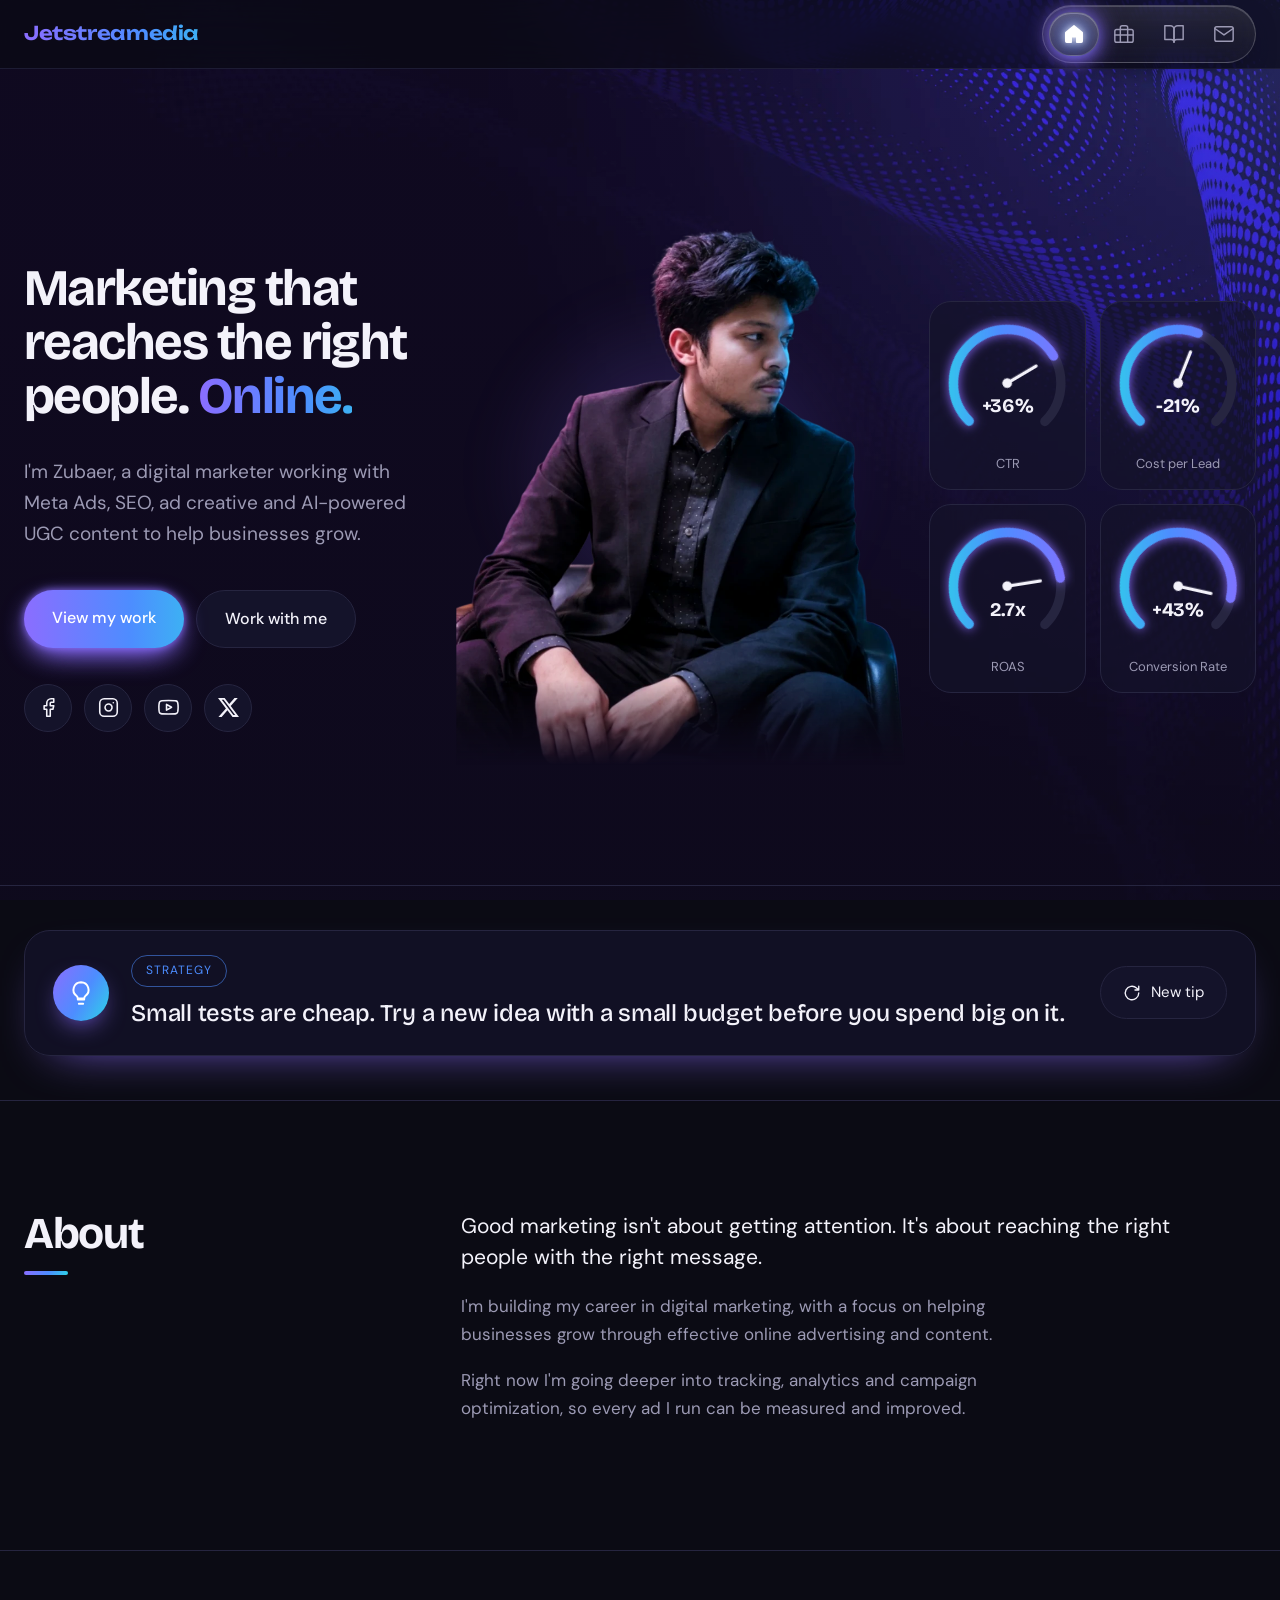
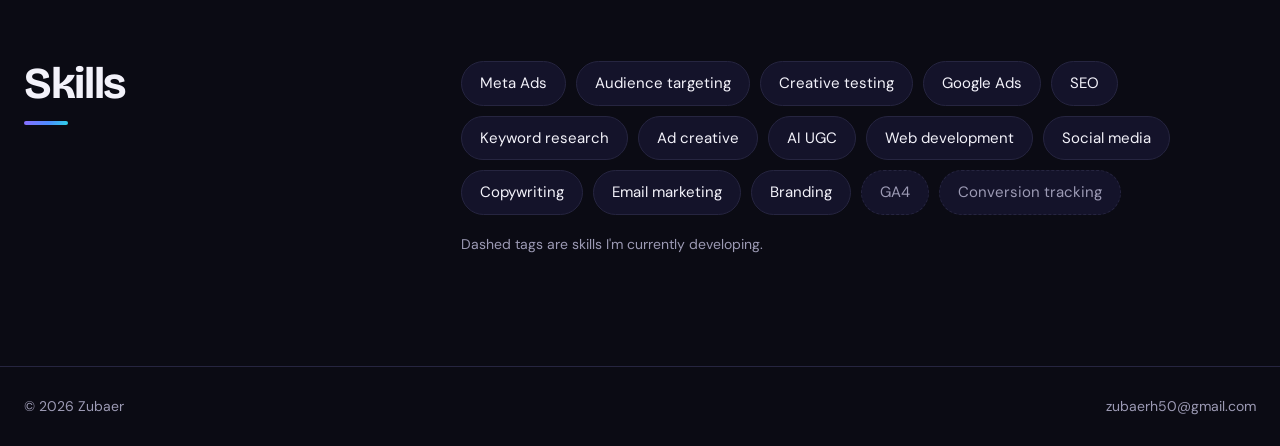
==== commit 6cbad08e: "Add files via upload" ====
--- a/index.html
+++ b/index.html
@@ -99,6 +99,19 @@
     </div>
   </div>
 
+  <section class="tip-section">
+    <div class="wrap">
+      <div class="tip-card">
+        <div class="tip-icon" aria-hidden="true"><svg viewBox="0 0 24 24" fill="none" stroke="currentColor" stroke-width="1.8" stroke-linecap="round" stroke-linejoin="round"><path d="M9 18h6M10 22h4M12 2a7 7 0 0 0-4 12.7c.7.6 1 1.3 1 2.3h6c0-1 .3-1.7 1-2.3A7 7 0 0 0 12 2z"/></svg></div>
+        <div class="tip-main" aria-live="polite">
+          <span class="tag" id="tip-cat">Meta Ads</span>
+          <p class="tip-text" id="tip-text">Test one change at a time. If you change the image, the text and the audience together, you will never know what worked.</p>
+        </div>
+        <button class="btn line tip-btn" id="tip-btn" type="button" aria-label="Show another marketing tip"><svg viewBox="0 0 24 24" fill="none" stroke="currentColor" stroke-width="1.8" stroke-linecap="round" stroke-linejoin="round" aria-hidden="true"><path d="M21 12a9 9 0 1 1-3-6.7L21 8M21 3v5h-5"/></svg><span>New tip</span></button>
+      </div>
+    </div>
+  </section>
+
   <section>
     <div class="wrap grid">
       <h2>About</h2>
--- a/style.css
+++ b/style.css
@@ -204,7 +204,7 @@
 @keyframes hubpulse{50%{transform:scale(1.05)}}
 
 /* Site background image */
-body::before{background:linear-gradient(180deg,rgba(11,11,20,.3),rgba(11,11,20,.58)),url(background.webp) center 30%/cover no-repeat}
+body::before{background:linear-gradient(180deg,rgba(11,11,20,.12),rgba(11,11,20,.38)),url(background.webp) 88% 12%/cover no-repeat}
 
 /* ===== Contact form ===== */
 .cform{display:grid;grid-template-columns:1fr 1fr;gap:18px}
@@ -278,3 +278,45 @@
 @media (max-width:640px){.blog-grid{grid-template-columns:1fr}.cta-box{padding:30px 22px}}
 @media (max-width:420px){.pnav{--w:41px;--h:40px;--p:5px}}
 @media (max-width:380px){.logo{font-size:14px}}
+
+/* Featured work as a product-style grid */
+.gallery{display:flex;flex-wrap:wrap;justify-content:center;gap:22px}
+.shot,.shot.wide{flex:0 0 calc((100% - 44px) / 3);display:flex;flex-direction:column;background:var(--surface)}
+.shot figcaption{display:flex;flex-direction:column;gap:8px;flex:1;padding:18px 20px 20px}
+.shot figcaption h3{font-size:20px;line-height:1.2}
+.shot figcaption p{display:-webkit-box;-webkit-line-clamp:2;-webkit-box-orient:vertical;overflow:hidden;font-size:14px;line-height:1.55;color:var(--mute)}
+.shot .more{margin-top:auto;padding-top:6px;font-size:14px;font-weight:500;color:var(--b)}
+.shot .more:hover{color:var(--ink)}
+@media (max-width:1000px){.shot,.shot.wide{flex-basis:calc((100% - 22px) / 2)}}
+@media (max-width:640px){.shot,.shot.wide{flex-basis:100%}}
+
+/* ===== Compact contact page: everything visible without long scrolling ===== */
+.contact-grid{display:grid;grid-template-columns:1fr 1.1fr;grid-template-areas:"intro form" "wheel form";gap:24px 56px;align-items:start;padding:clamp(36px,5vw,64px) 0 clamp(48px,6vw,80px)}
+.c-intro{grid-area:intro}
+.contact-grid .cform{grid-area:form}
+.c-wheel{grid-area:wheel}
+.c-intro h1{font-size:clamp(34px,4.4vw,60px);max-width:11em;background-image:var(--gm);background-size:200% 100%;-webkit-background-clip:text;background-clip:text;color:transparent;animation:up .8s cubic-bezier(.2,.7,.2,1) both,flow 6s linear infinite}
+.c-intro p{max-width:34em;margin-top:18px;font-size:17px;color:var(--mute)}
+.c-intro .mail{margin-top:22px;font-size:clamp(20px,2.6vw,30px)}
+.contact-grid .cform{padding:28px;border:1px solid var(--line);border-radius:26px;background:color-mix(in srgb,var(--surface) 80%,transparent);backdrop-filter:blur(12px)}
+.form-title{font-size:28px}
+.c-wheel .wheel-wrap{padding:44px 0 24px}
+.c-wheel .wheel{--w:min(250px,64vw)}
+@media (max-width:900px){.contact-grid{grid-template-columns:1fr;grid-template-areas:"intro" "form" "wheel"}}
+@media (prefers-reduced-motion:reduce){.c-intro h1{animation:fadein .8s ease both}}
+.c-wheel{overflow-x:clip}
+@media (max-width:900px){.c-wheel .wheel{--w:min(220px,56vw)}}
+
+/* ===== Random marketing tip ===== */
+.tip-section{padding:clamp(24px,4vw,44px) 0}
+.tip-card{display:flex;align-items:center;gap:22px;padding:24px 28px;border:1px solid var(--line);border-radius:26px;background:color-mix(in srgb,var(--surface) 78%,transparent);backdrop-filter:blur(14px);box-shadow:0 18px 50px -30px var(--a)}
+.tip-icon{flex:none;width:56px;height:56px;display:grid;place-items:center;border-radius:50%;background:var(--g);color:#fff;box-shadow:0 10px 26px -10px var(--a)}
+.tip-icon svg{width:26px;height:26px}
+.tip-main{flex:1;min-width:0;display:flex;flex-direction:column;gap:10px}
+.tip-text{font-family:'Bricolage Grotesque','DM Sans',sans-serif;font-weight:500;font-size:clamp(18px,2vw,24px);line-height:1.4;letter-spacing:-0.01em;color:var(--ink);transition:opacity .25s ease,translate .25s ease}
+.tip-main.swap .tip-text,.tip-main.swap .tag{opacity:0;translate:0 8px}
+.tip-main .tag{transition:opacity .25s ease,translate .25s ease}
+.tip-btn{flex:none;display:inline-flex;align-items:center;gap:10px;padding:13px 22px;cursor:pointer;font:inherit;font-size:15px;color:var(--ink)}
+.tip-btn svg{width:18px;height:18px;transition:rotate .5s cubic-bezier(.3,1.4,.5,1)}
+.tip-btn.spin svg{rotate:360deg}
+@media (max-width:760px){.tip-card{flex-direction:column;align-items:flex-start;padding:22px}.tip-btn{align-self:stretch;justify-content:center}}
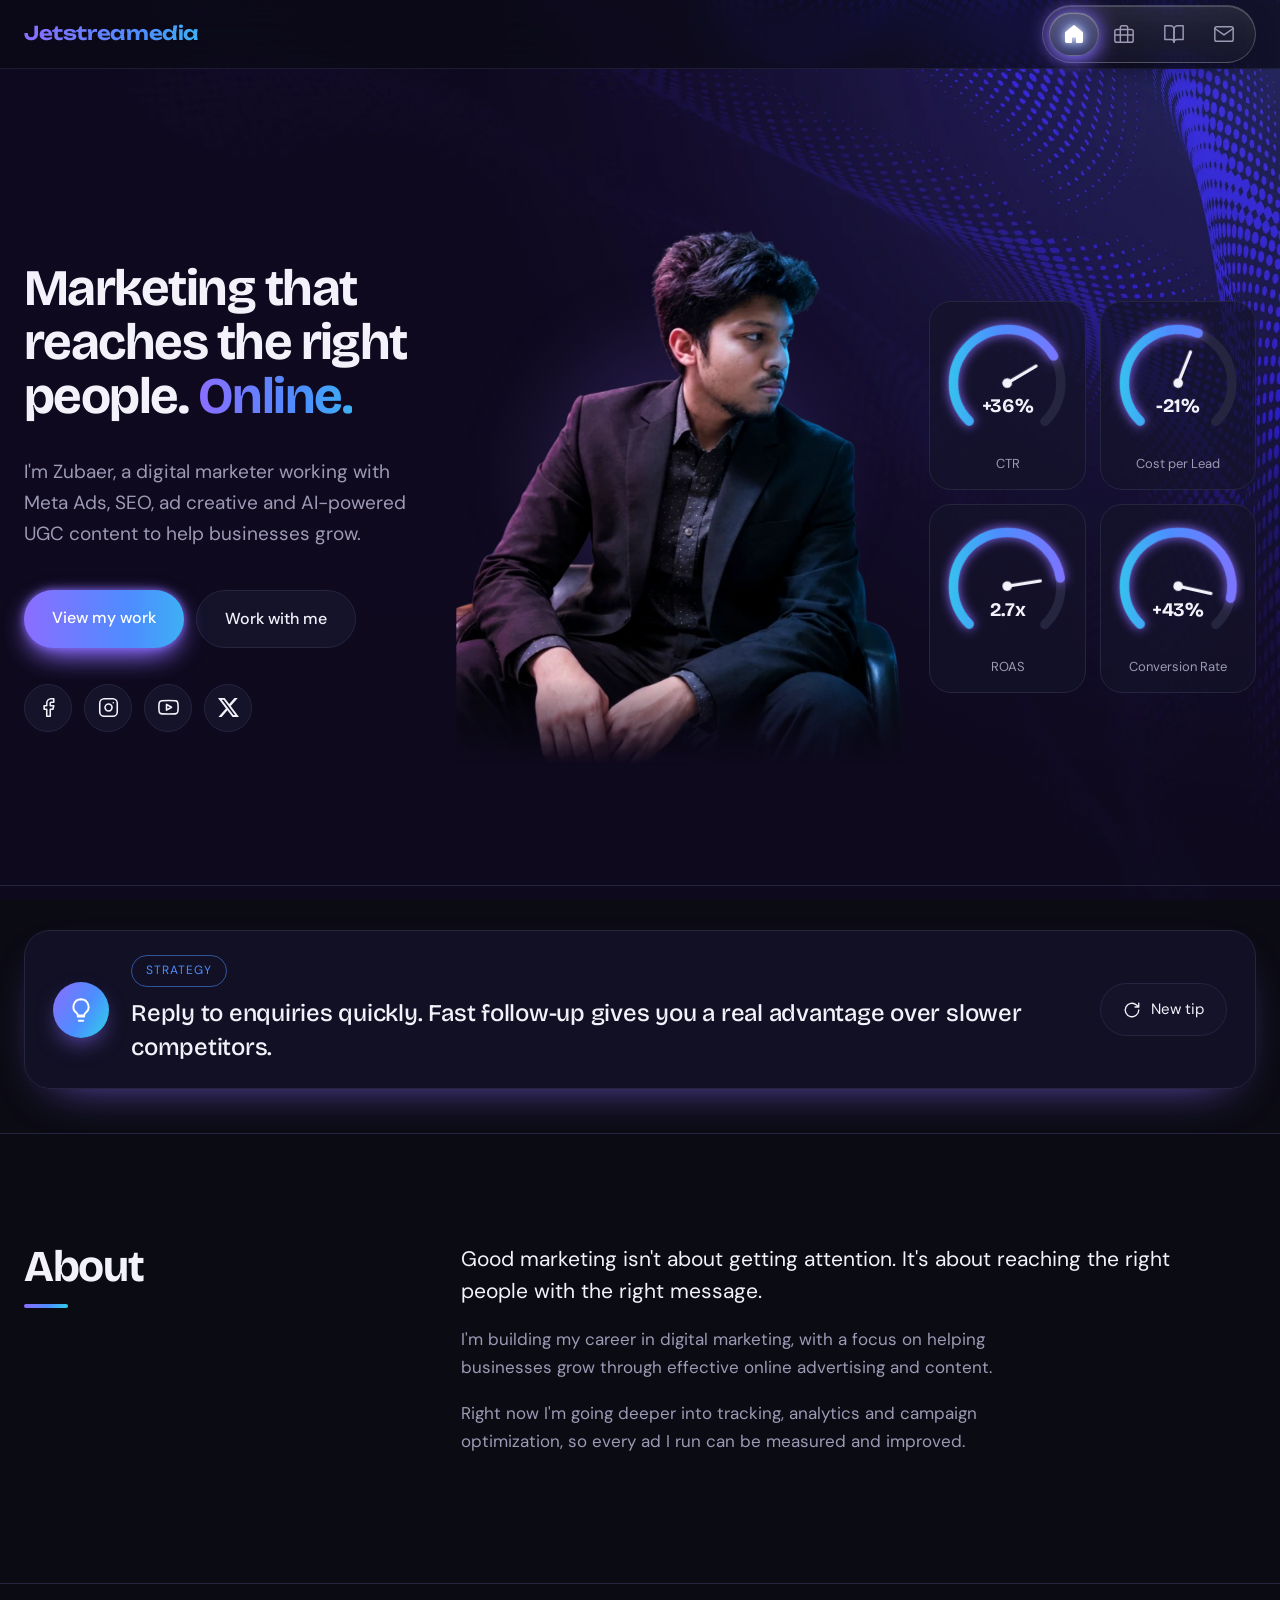
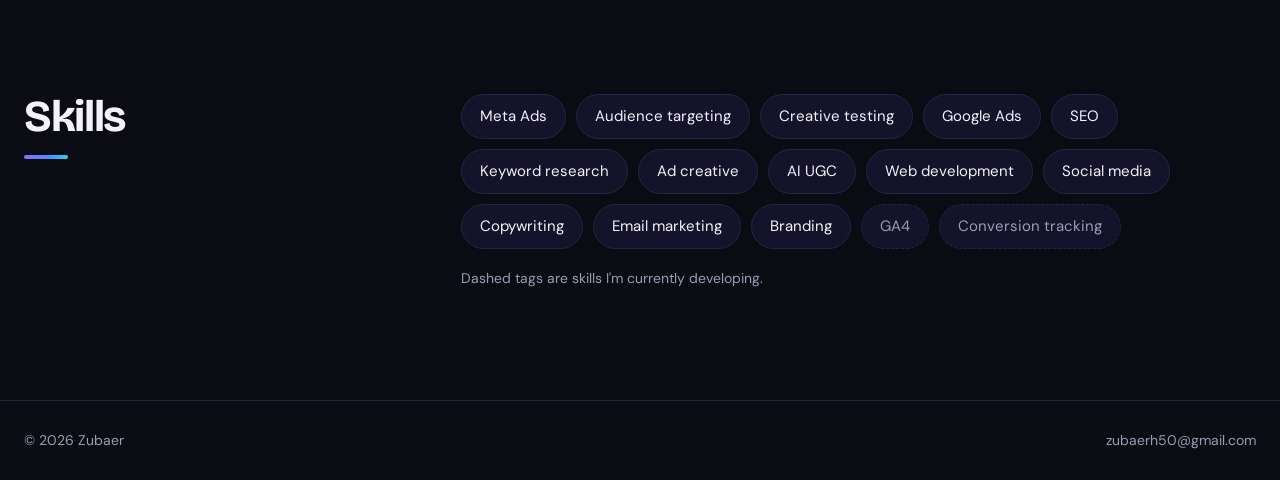
==== commit 1048c930: "Add files via upload" ====
--- a/index.html
+++ b/index.html
@@ -7,8 +7,23 @@
 <link href="https://fonts.googleapis.com/css2?family=Bricolage+Grotesque:opsz,wght@12..96,500;12..96,700&family=DM+Sans:wght@400;500&family=Unbounded:wght@500;600&display=swap" rel="stylesheet">
 <link rel="stylesheet" href="style.css">
 <link rel="icon" href="favicon.svg" type="image/svg+xml">
-<title>Zubaer | Digital Marketer</title>
-<meta name="description" content="Zubaer's portfolio: Meta Ads, SEO, ad creative and AI UGC.">
+<title>Zubaer | Digital Marketer for Meta Ads, Google Ads and SEO</title>
+<meta name="description" content="Zubaer is a digital marketer helping businesses grow online with Meta Ads, Google Ads, SEO, ad creative, AI UGC, social media and web development.">
+<link rel="canonical" href="https://jetstreamedia.github.io/">
+<meta name="theme-color" content="#0B0B14">
+<meta property="og:type" content="website">
+<meta property="og:site_name" content="Jetstreamedia">
+<meta property="og:title" content="Zubaer | Digital Marketer for Meta Ads, Google Ads and SEO">
+<meta property="og:description" content="Zubaer is a digital marketer helping businesses grow online with Meta Ads, Google Ads, SEO, ad creative, AI UGC, social media and web development.">
+<meta property="og:url" content="https://jetstreamedia.github.io/">
+<meta property="og:image" content="https://jetstreamedia.github.io/og-image.jpg">
+<meta property="og:image:width" content="1200">
+<meta property="og:image:height" content="630">
+<meta name="twitter:card" content="summary_large_image">
+<meta name="twitter:title" content="Zubaer | Digital Marketer for Meta Ads, Google Ads and SEO">
+<meta name="twitter:description" content="Zubaer is a digital marketer helping businesses grow online with Meta Ads, Google Ads, SEO, ad creative, AI UGC, social media and web development.">
+<meta name="twitter:image" content="https://jetstreamedia.github.io/og-image.jpg">
+<script type="application/ld+json">{"@context": "https://schema.org", "@type": "Person", "name": "Zubaer", "jobTitle": "Digital Marketer", "url": "https://jetstreamedia.github.io/", "image": "https://jetstreamedia.github.io/hero.webp", "sameAs": ["https://www.facebook.com/gaming.zubaer", "https://www.instagram.com/zubu.peroxide", "https://youtube.com/@zubaerhossain8846", "https://x.com/Jetstreamedia"], "knowsAbout": ["Meta Ads", "Google Ads", "SEO", "Ad creative", "AI UGC", "Web development"]}</script>
 </head>
 <body>
 <header>
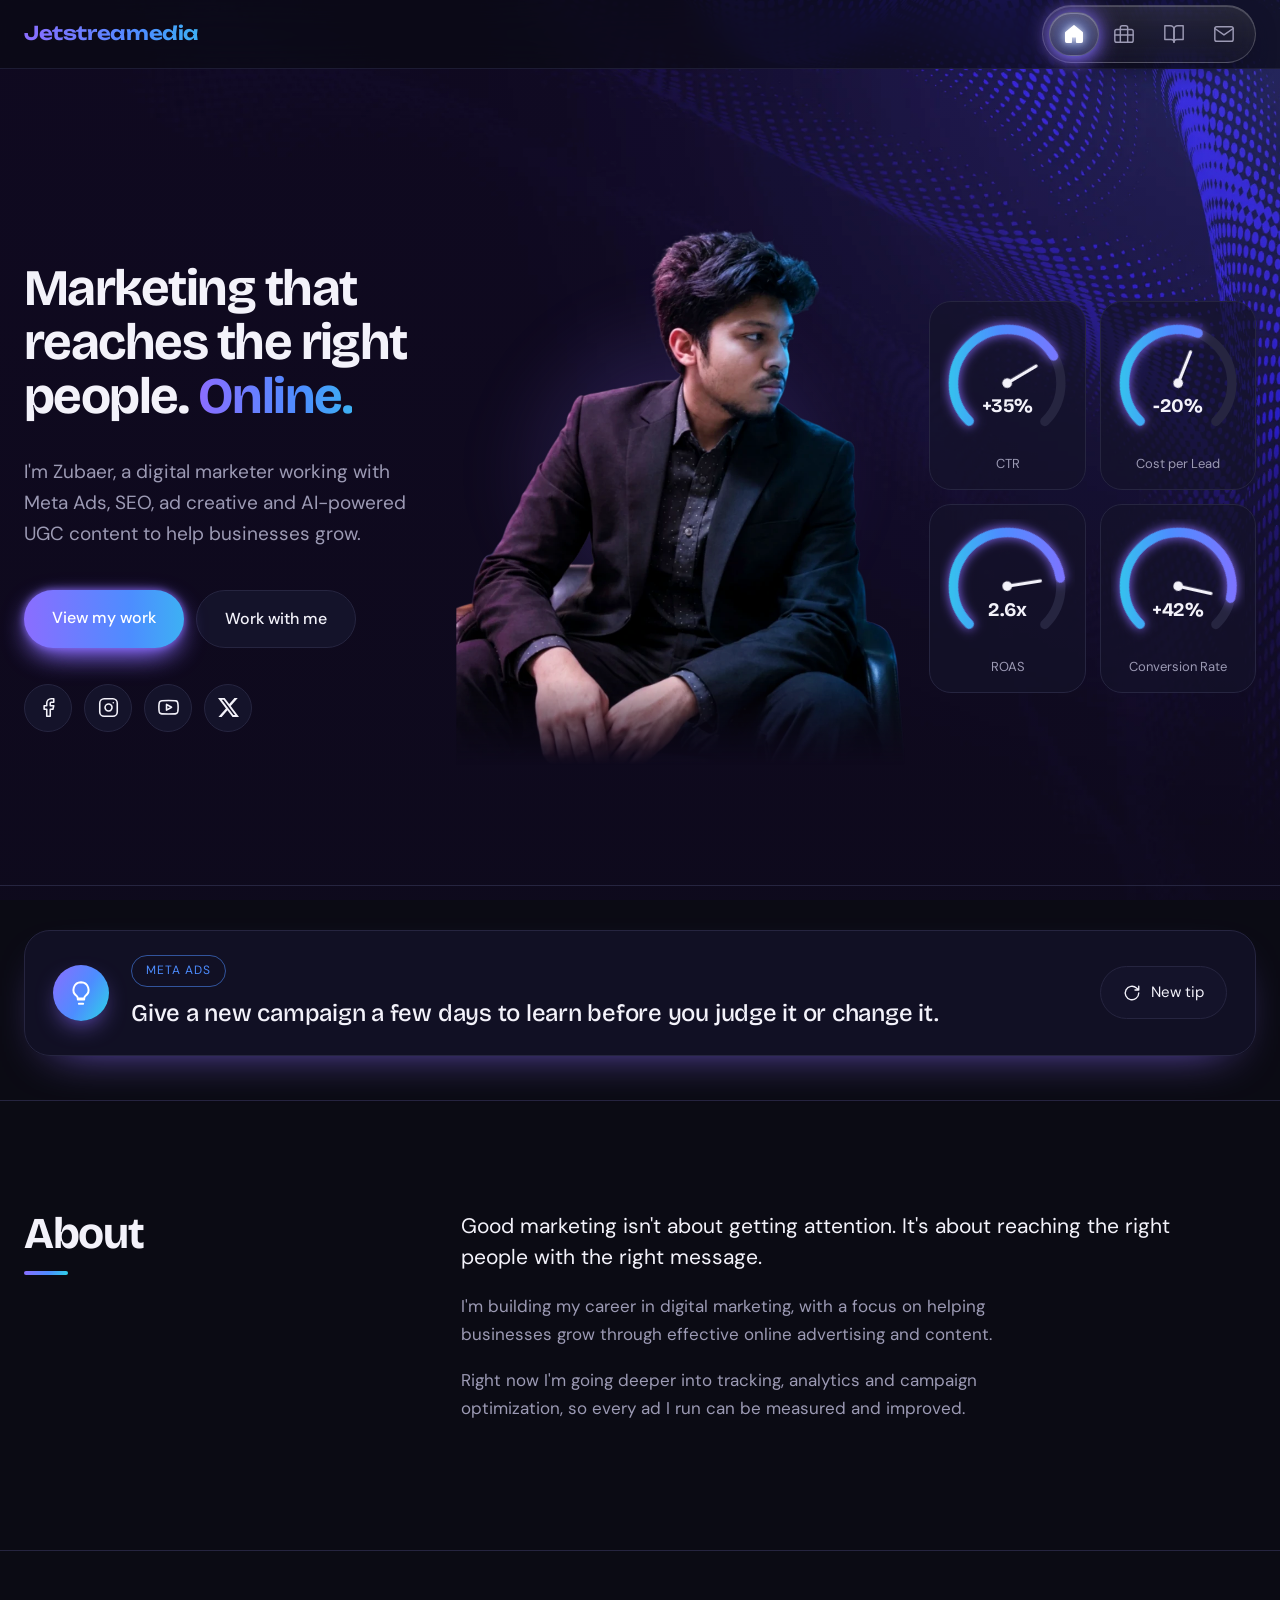
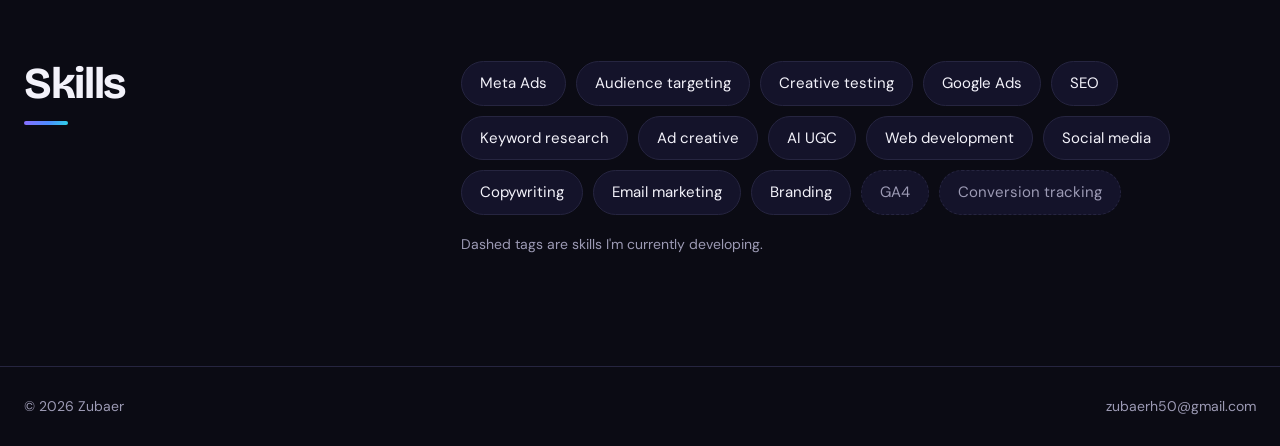
==== commit 0038be6c: "Add files via upload" ====
--- a/index.html
+++ b/index.html
@@ -6,24 +6,30 @@
 <link rel="preconnect" href="https://fonts.googleapis.com">
 <link href="https://fonts.googleapis.com/css2?family=Bricolage+Grotesque:opsz,wght@12..96,500;12..96,700&family=DM+Sans:wght@400;500&family=Unbounded:wght@500;600&display=swap" rel="stylesheet">
 <link rel="stylesheet" href="style.css">
-<link rel="icon" href="favicon.svg" type="image/svg+xml">
-<title>Zubaer | Digital Marketer for Meta Ads, Google Ads and SEO</title>
+<link rel="icon" href="/favicon.ico" sizes="48x48">
+<link rel="icon" href="/favicon.svg" type="image/svg+xml" sizes="any">
+<link rel="icon" href="/favicon-192.png" type="image/png" sizes="192x192">
+<link rel="apple-touch-icon" href="/apple-touch-icon.png">
+<title>Jetstreamedia | Digital Marketer for Meta Ads, Google Ads and SEO</title>
 <meta name="description" content="Zubaer is a digital marketer helping businesses grow online with Meta Ads, Google Ads, SEO, ad creative, AI UGC, social media and web development.">
 <link rel="canonical" href="https://jetstreamedia.github.io/">
+<meta name="application-name" content="Jetstreamedia">
+<meta name="apple-mobile-web-app-title" content="Jetstreamedia">
 <meta name="theme-color" content="#0B0B14">
 <meta property="og:type" content="website">
 <meta property="og:site_name" content="Jetstreamedia">
-<meta property="og:title" content="Zubaer | Digital Marketer for Meta Ads, Google Ads and SEO">
+<meta property="og:title" content="Jetstreamedia | Digital Marketer for Meta Ads, Google Ads and SEO">
 <meta property="og:description" content="Zubaer is a digital marketer helping businesses grow online with Meta Ads, Google Ads, SEO, ad creative, AI UGC, social media and web development.">
 <meta property="og:url" content="https://jetstreamedia.github.io/">
 <meta property="og:image" content="https://jetstreamedia.github.io/og-image.jpg">
 <meta property="og:image:width" content="1200">
 <meta property="og:image:height" content="630">
 <meta name="twitter:card" content="summary_large_image">
-<meta name="twitter:title" content="Zubaer | Digital Marketer for Meta Ads, Google Ads and SEO">
+<meta name="twitter:title" content="Jetstreamedia | Digital Marketer for Meta Ads, Google Ads and SEO">
 <meta name="twitter:description" content="Zubaer is a digital marketer helping businesses grow online with Meta Ads, Google Ads, SEO, ad creative, AI UGC, social media and web development.">
 <meta name="twitter:image" content="https://jetstreamedia.github.io/og-image.jpg">
 <script type="application/ld+json">{"@context": "https://schema.org", "@type": "Person", "name": "Zubaer", "jobTitle": "Digital Marketer", "url": "https://jetstreamedia.github.io/", "image": "https://jetstreamedia.github.io/hero.webp", "sameAs": ["https://www.facebook.com/gaming.zubaer", "https://www.instagram.com/zubu.peroxide", "https://youtube.com/@zubaerhossain8846", "https://x.com/Jetstreamedia"], "knowsAbout": ["Meta Ads", "Google Ads", "SEO", "Ad creative", "AI UGC", "Web development"]}</script>
+<script type="application/ld+json">{"@context": "https://schema.org", "@type": "WebSite", "name": "Jetstreamedia", "alternateName": ["Zubaer", "Zubaer Jetstreamedia"], "url": "https://jetstreamedia.github.io/"}</script>
 </head>
 <body>
 <header>
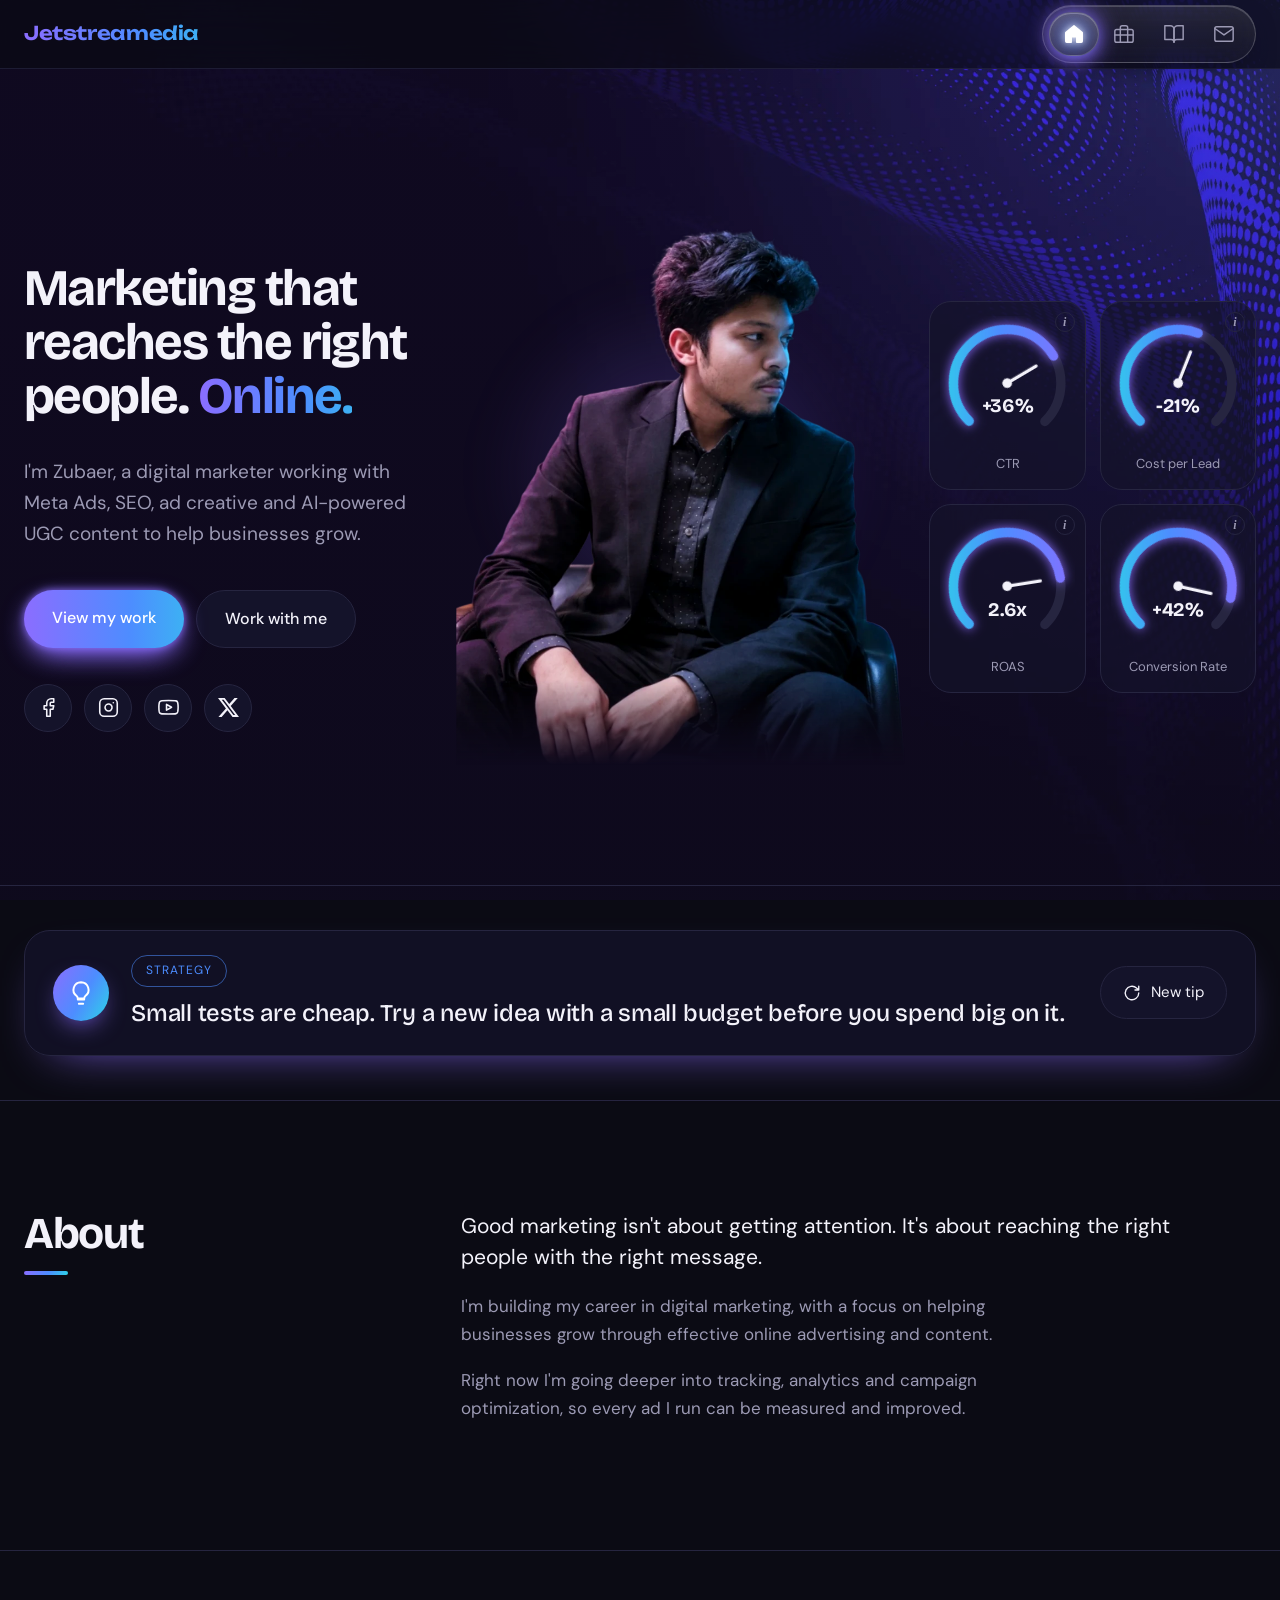
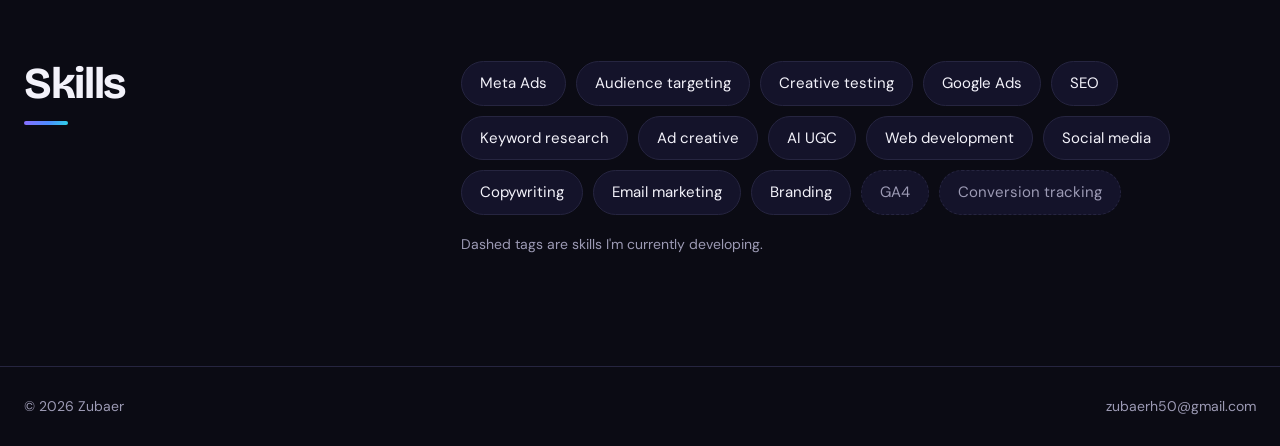
==== commit 78f9cf37: "Add files via upload" ====
--- a/index.html
+++ b/index.html
@@ -73,7 +73,7 @@
     </div>
     <div class="hero-stats" aria-label="Campaign results">
       <svg width="0" height="0" style="position:absolute" aria-hidden="true"><defs><linearGradient id="gg" x1="0" y1="0" x2="1" y2="1"><stop offset="0" style="stop-color:var(--a)"/><stop offset=".55" style="stop-color:var(--b)"/><stop offset="1" style="stop-color:var(--c)"/></linearGradient></defs></svg>
-      <div class="gauge" style="--p:.72">
+      <div class="gauge" data-metric="ctr" role="button" tabindex="0" aria-haspopup="dialog" aria-label="CTR: tap to learn what it means" title="Tap to learn more" style="--p:.72"><span class="gi" aria-hidden="true">i</span>
         <div class="dial">
           <svg viewBox="0 0 100 100" aria-hidden="true">
             <circle class="track" cx="50" cy="50" r="40"/>
@@ -84,7 +84,7 @@
         </div>
         <p>CTR</p>
       </div>
-      <div class="gauge" style="--p:.58">
+      <div class="gauge" data-metric="cpl" role="button" tabindex="0" aria-haspopup="dialog" aria-label="Cost per Lead: tap to learn what it means" title="Tap to learn more" style="--p:.58"><span class="gi" aria-hidden="true">i</span>
         <div class="dial">
           <svg viewBox="0 0 100 100" aria-hidden="true">
             <circle class="track" cx="50" cy="50" r="40"/>
@@ -95,7 +95,7 @@
         </div>
         <p>Cost per Lead</p>
       </div>
-      <div class="gauge" style="--p:.80">
+      <div class="gauge" data-metric="roas" role="button" tabindex="0" aria-haspopup="dialog" aria-label="ROAS: tap to learn what it means" title="Tap to learn more" style="--p:.80"><span class="gi" aria-hidden="true">i</span>
         <div class="dial">
           <svg viewBox="0 0 100 100" aria-hidden="true">
             <circle class="track" cx="50" cy="50" r="40"/>
@@ -106,7 +106,7 @@
         </div>
         <p>ROAS</p>
       </div>
-      <div class="gauge" style="--p:.88">
+      <div class="gauge" data-metric="cr" role="button" tabindex="0" aria-haspopup="dialog" aria-label="Conversion Rate: tap to learn what it means" title="Tap to learn more" style="--p:.88"><span class="gi" aria-hidden="true">i</span>
         <div class="dial">
           <svg viewBox="0 0 100 100" aria-hidden="true">
             <circle class="track" cx="50" cy="50" r="40"/>
@@ -158,6 +158,24 @@
     </div>
   </section>
 </main>
+<dialog id="metric-dialog" class="mdlg" aria-labelledby="md-title">
+  <div class="md-card">
+    <button class="md-close" type="button" aria-label="Close">&times;</button>
+    <div class="md-head"><span class="md-badge" id="md-badge"></span><h2 id="md-title"></h2></div>
+    <p class="md-lead" id="md-lead"></p>
+    <div class="md-grid">
+      <div><h3>Formula</h3><p class="md-formula" id="md-formula"></p></div>
+      <div><h3>Example</h3><p id="md-example"></p></div>
+    </div>
+    <h3>How to improve it</h3>
+    <ul id="md-tips"></ul>
+    <div class="md-actions">
+      <a class="btn line" id="md-guide" href="blog-meta-ads-metrics.html">Read the full guide</a>
+      <a class="btn fill" href="contact.html">Get help with this</a>
+    </div>
+  </div>
+</dialog>
+
 <footer>
   <div class="wrap">
     <span>© 2026 Zubaer</span>
--- a/style.css
+++ b/style.css
@@ -320,3 +320,33 @@
 .tip-btn svg{width:18px;height:18px;transition:rotate .5s cubic-bezier(.3,1.4,.5,1)}
 .tip-btn.spin svg{rotate:360deg}
 @media (max-width:760px){.tip-card{flex-direction:column;align-items:flex-start;padding:22px}.tip-btn{align-self:stretch;justify-content:center}}
+
+/* ===== Clickable gauges and explanation popup ===== */
+.gauge{position:relative;cursor:pointer}
+.gauge:focus-visible{outline:2px solid var(--b);outline-offset:3px}
+.gi{position:absolute;top:10px;right:10px;width:20px;height:20px;display:grid;place-items:center;border:1px solid var(--line);border-radius:50%;font-size:12px;font-weight:700;font-style:italic;font-family:Georgia,serif;color:var(--mute);transition:background .2s,color .2s,border-color .2s}
+.gauge:hover .gi,.gauge:focus-visible .gi{background:var(--g);color:#fff;border-color:transparent}
+.mdlg{width:min(640px,calc(100vw - 28px));max-width:none;max-height:none;padding:0;border:0;background:transparent;color:var(--ink);overflow:visible}
+.mdlg::backdrop{background:rgba(5,5,12,.72);backdrop-filter:blur(6px)}
+.md-card{position:relative;max-height:calc(100vh - 40px);overflow:auto;padding:30px;border:1px solid var(--line);border-radius:28px;background:color-mix(in srgb,var(--bg) 94%,#000);box-shadow:0 30px 90px -30px var(--a)}
+.mdlg[open] .md-card{animation:mdin .35s cubic-bezier(.2,.8,.2,1) both}
+@keyframes mdin{from{opacity:0;translate:0 18px;scale:.98}}
+.md-close{position:absolute;top:16px;right:16px;width:40px;height:40px;border:1px solid var(--line);border-radius:50%;background:var(--surface);color:var(--ink);font-size:24px;line-height:1;cursor:pointer;transition:border-color .2s}
+.md-close:hover{border-color:var(--b)}
+.md-head{display:flex;align-items:center;gap:14px;flex-wrap:wrap;padding-right:46px}
+.md-card h2{font-size:clamp(26px,4vw,34px)}
+.md-card h2::after{display:none}
+.md-badge{padding:7px 16px;border-radius:999px;background:var(--g);color:#fff;font-family:'Bricolage Grotesque',sans-serif;font-weight:700;font-size:18px}
+.md-lead{margin:18px 0 22px;font-size:17px;line-height:1.65;color:color-mix(in srgb,var(--ink) 85%,transparent)}
+.md-grid{display:grid;grid-template-columns:1fr 1fr;gap:16px;margin-bottom:22px}
+.md-grid>div{padding:16px 18px;border:1px solid var(--line);border-radius:18px;background:var(--surface)}
+.md-card h3{margin-bottom:8px;font-size:14px;letter-spacing:.06em;text-transform:uppercase;color:var(--mute);font-family:'DM Sans',sans-serif;font-weight:500}
+.md-grid p{font-size:15px;line-height:1.55;color:color-mix(in srgb,var(--ink) 88%,transparent)}
+.md-formula{font-family:'Bricolage Grotesque',sans-serif;font-weight:700;color:var(--ink)!important}
+.md-card ul{margin:0 0 24px;padding-left:1.2em}
+.md-card li{margin-bottom:8px;font-size:15.5px;line-height:1.55;color:color-mix(in srgb,var(--ink) 85%,transparent)}
+.md-actions{display:flex;gap:12px;flex-wrap:wrap}
+html:has(dialog[open]){overflow:hidden}
+@media (max-width:560px){.md-card{padding:24px 20px}.md-grid{grid-template-columns:1fr}.md-actions .btn{flex:1;text-align:center}}
+@media (prefers-reduced-motion:reduce){.mdlg[open] .md-card{animation:none}}
+.mdlg{margin:auto}
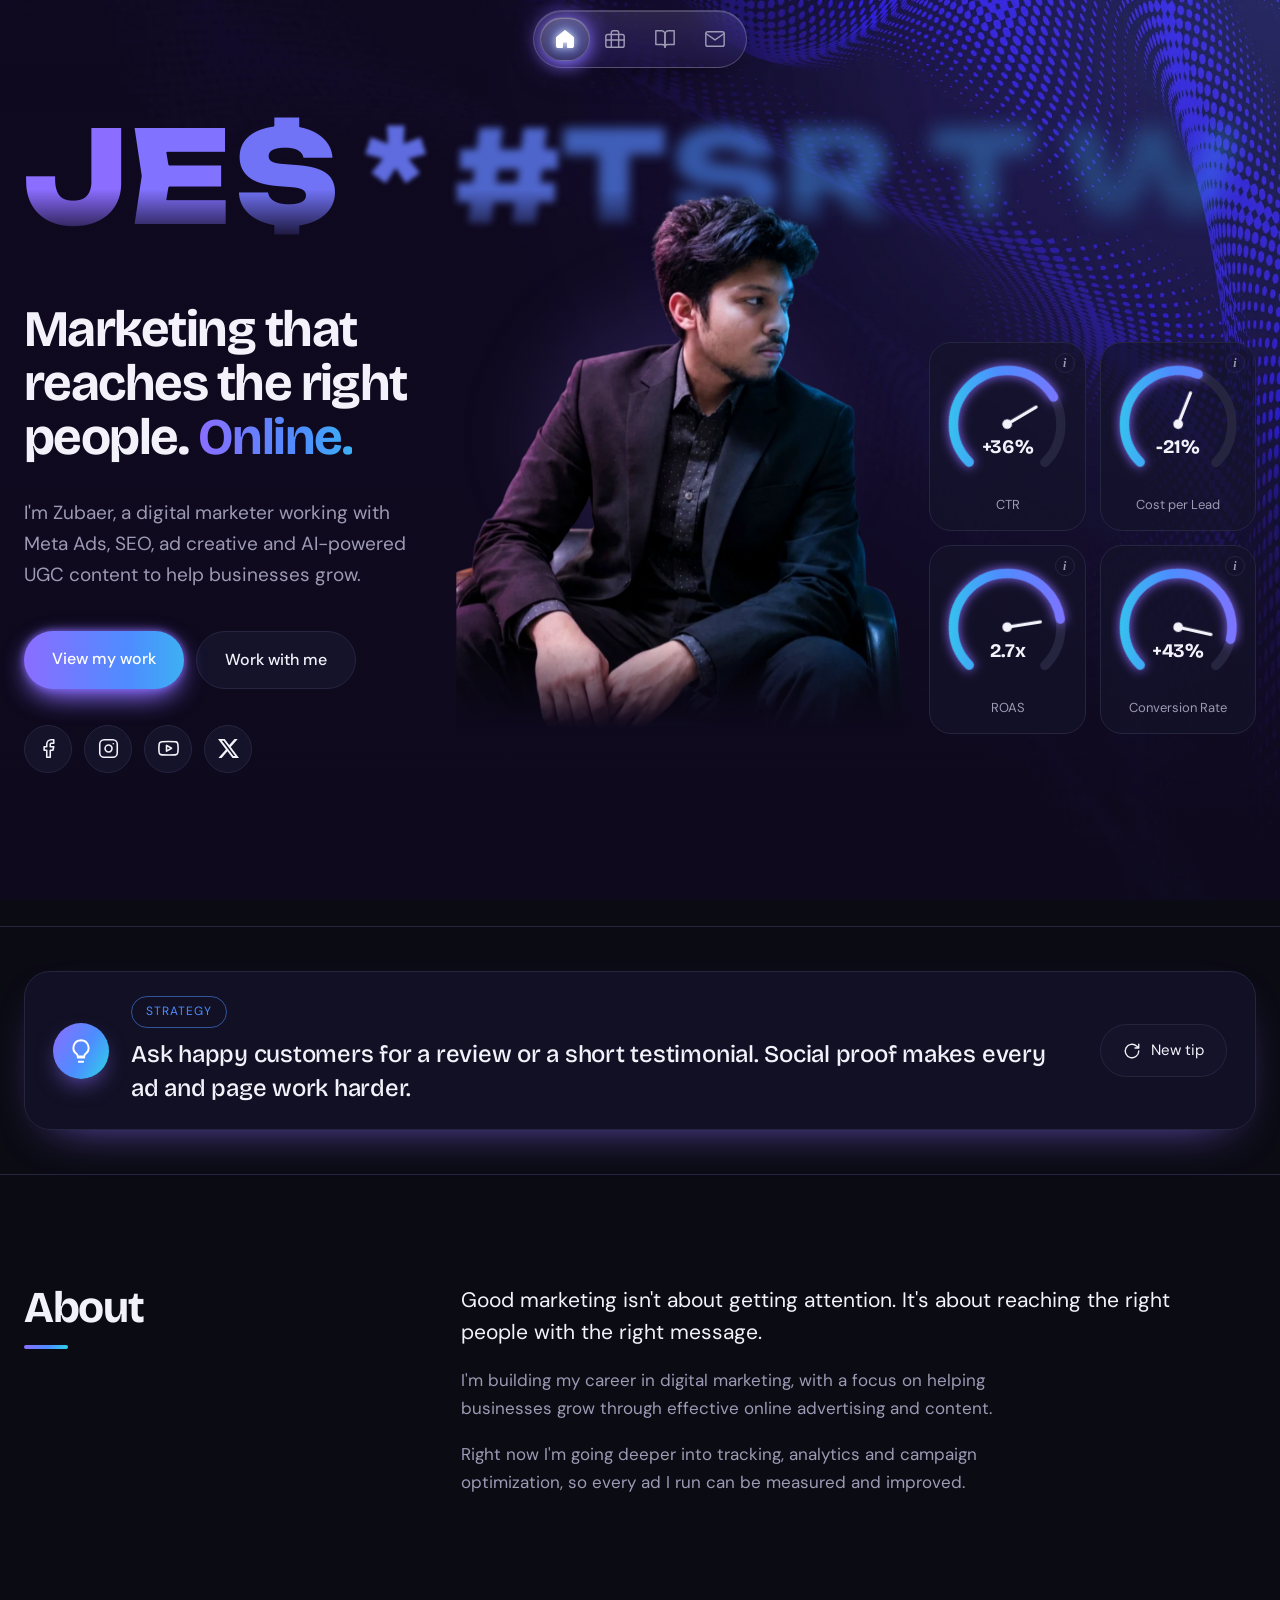
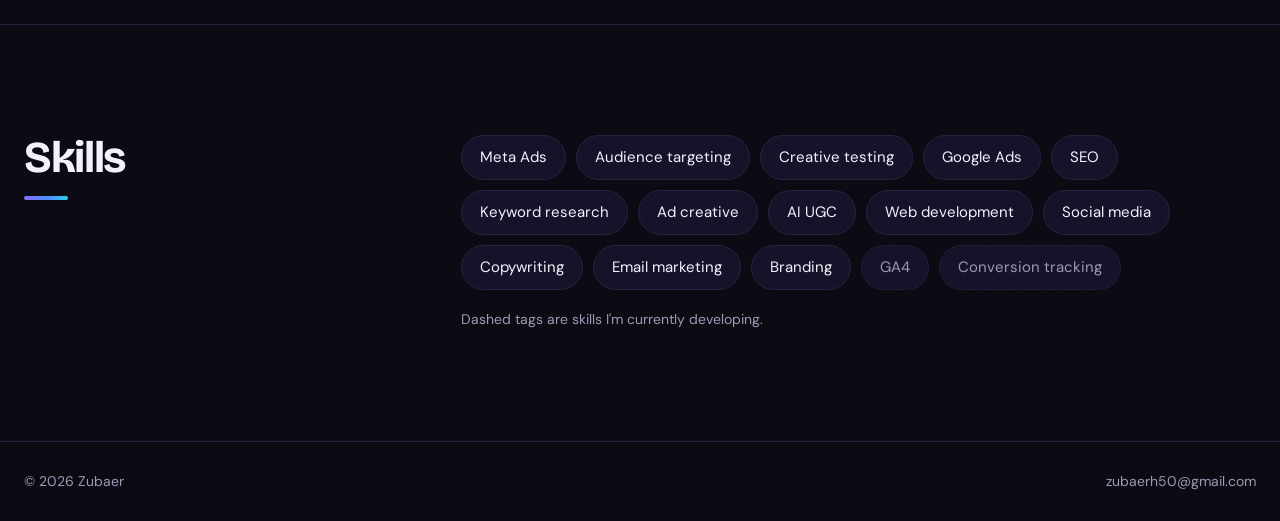
==== commit 71ec07bd: "Add files via upload" ====
--- a/index.html
+++ b/index.html
@@ -4,7 +4,7 @@
 <meta charset="UTF-8">
 <meta name="viewport" content="width=device-width, initial-scale=1">
 <link rel="preconnect" href="https://fonts.googleapis.com">
-<link href="https://fonts.googleapis.com/css2?family=Bricolage+Grotesque:opsz,wght@12..96,500;12..96,700&family=DM+Sans:wght@400;500&family=Unbounded:wght@500;600&display=swap" rel="stylesheet">
+<link href="https://fonts.googleapis.com/css2?family=Bricolage+Grotesque:opsz,wght@12..96,500;12..96,700&family=DM+Sans:wght@400;500&family=Unbounded:wght@500;600;800&display=swap" rel="stylesheet">
 <link rel="stylesheet" href="style.css">
 <link rel="icon" href="/favicon.ico" sizes="48x48">
 <link rel="icon" href="/favicon.svg" type="image/svg+xml" sizes="any">
@@ -34,7 +34,7 @@
 <body>
 <header>
   <div class="wrap bar">
-    <a href="index.html" class="logo">Jetstreamedia</a>
+    <a href="index.html" class="sr-only">Jetstreamedia</a>
     <div class="pnav" role="navigation" aria-label="Main" style="--idx:0">
       <span class="glider" aria-hidden="true"></span>
       <a href="index.html" aria-current="page" aria-label="Home" title="Home"><svg viewBox="0 0 24 24" aria-hidden="true"><path d="M3 10.5 12 3l9 7.5V20a1 1 0 0 1-1 1h-5v-6h-6v6H4a1 1 0 0 1-1-1z"/></svg></a>
@@ -46,6 +46,7 @@
 </header>
 <main>
   <div class="wrap hero">
+    <div class="wordmark" aria-hidden="true" data-text="JETSTREAMEDIA">JETSTREAMEDIA</div>
     <div class="hero-text">
       <h1>Marketing that reaches the right people. <em>Online.</em></h1>
       <p>I'm Zubaer, a digital marketer working with Meta Ads, SEO, ad creative and AI-powered UGC content to help businesses grow.</p>
--- a/style.css
+++ b/style.css
@@ -350,3 +350,22 @@
 @media (max-width:560px){.md-card{padding:24px 20px}.md-grid{grid-template-columns:1fr}.md-actions .btn{flex:1;text-align:center}}
 @media (prefers-reduced-motion:reduce){.mdlg[open] .md-card{animation:none}}
 .mdlg{margin:auto}
+
+/* ===== Floating capsule only at the top, big wordmark behind the hero ===== */
+.sr-only{position:absolute;width:1px;height:1px;margin:-1px;padding:0;overflow:hidden;clip:rect(0 0 0 0);white-space:nowrap;border:0}
+header{background:transparent;backdrop-filter:none;-webkit-backdrop-filter:none;border-bottom:0;pointer-events:none}
+header .pnav{pointer-events:auto}
+header .bar{height:78px;justify-content:center}
+.hero{position:relative;padding-top:clamp(110px,15vw,200px)}
+.hero-text,.hero-photo,.hero-stats{position:relative;z-index:1}
+.wordmark{position:absolute;left:0;right:0;top:clamp(8px,2.4vw,40px);z-index:0;text-align:center;white-space:nowrap;pointer-events:none;user-select:none;
+  font-family:'Unbounded','Bricolage Grotesque',sans-serif;font-weight:800;font-size:clamp(30px,10vw,150px);line-height:1.05;letter-spacing:0.01em;
+  background:var(--g);-webkit-background-clip:text;background-clip:text;color:transparent;
+  -webkit-mask-image:linear-gradient(to bottom,#000 60%,transparent 100%);mask-image:linear-gradient(to bottom,#000 60%,transparent 100%);
+  animation:wmrise 1.8s .3s cubic-bezier(.2,.8,.2,1) both}
+.wordmark.split{background:none;color:inherit}
+.wordmark span{display:inline-block;text-align:center}
+@keyframes wmrise{from{translate:0 90px}to{translate:0 0}}
+@media (prefers-reduced-motion:reduce){.wordmark{animation:none}}
+.hero-photo{transform:translateY(clamp(-90px,-6vw,-20px))}
+@media (max-width:820px){.hero-photo{transform:none}}
